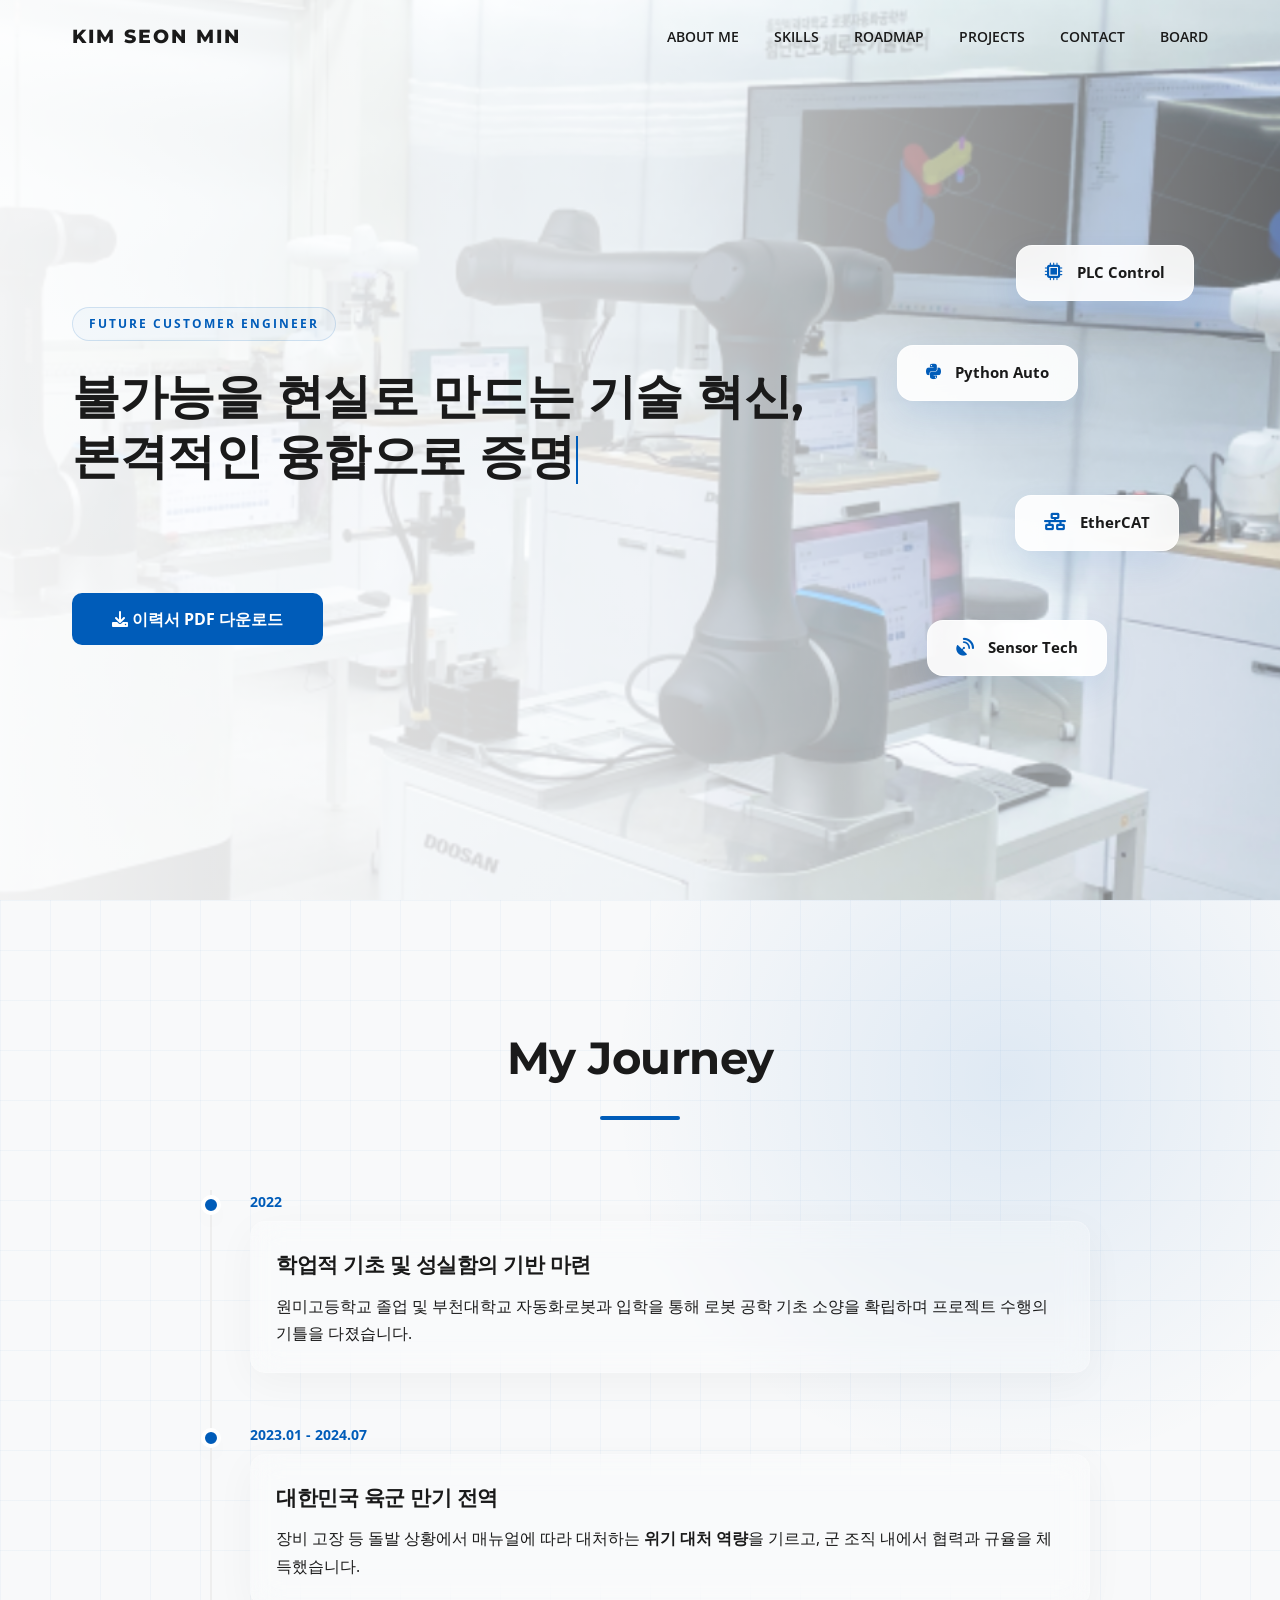
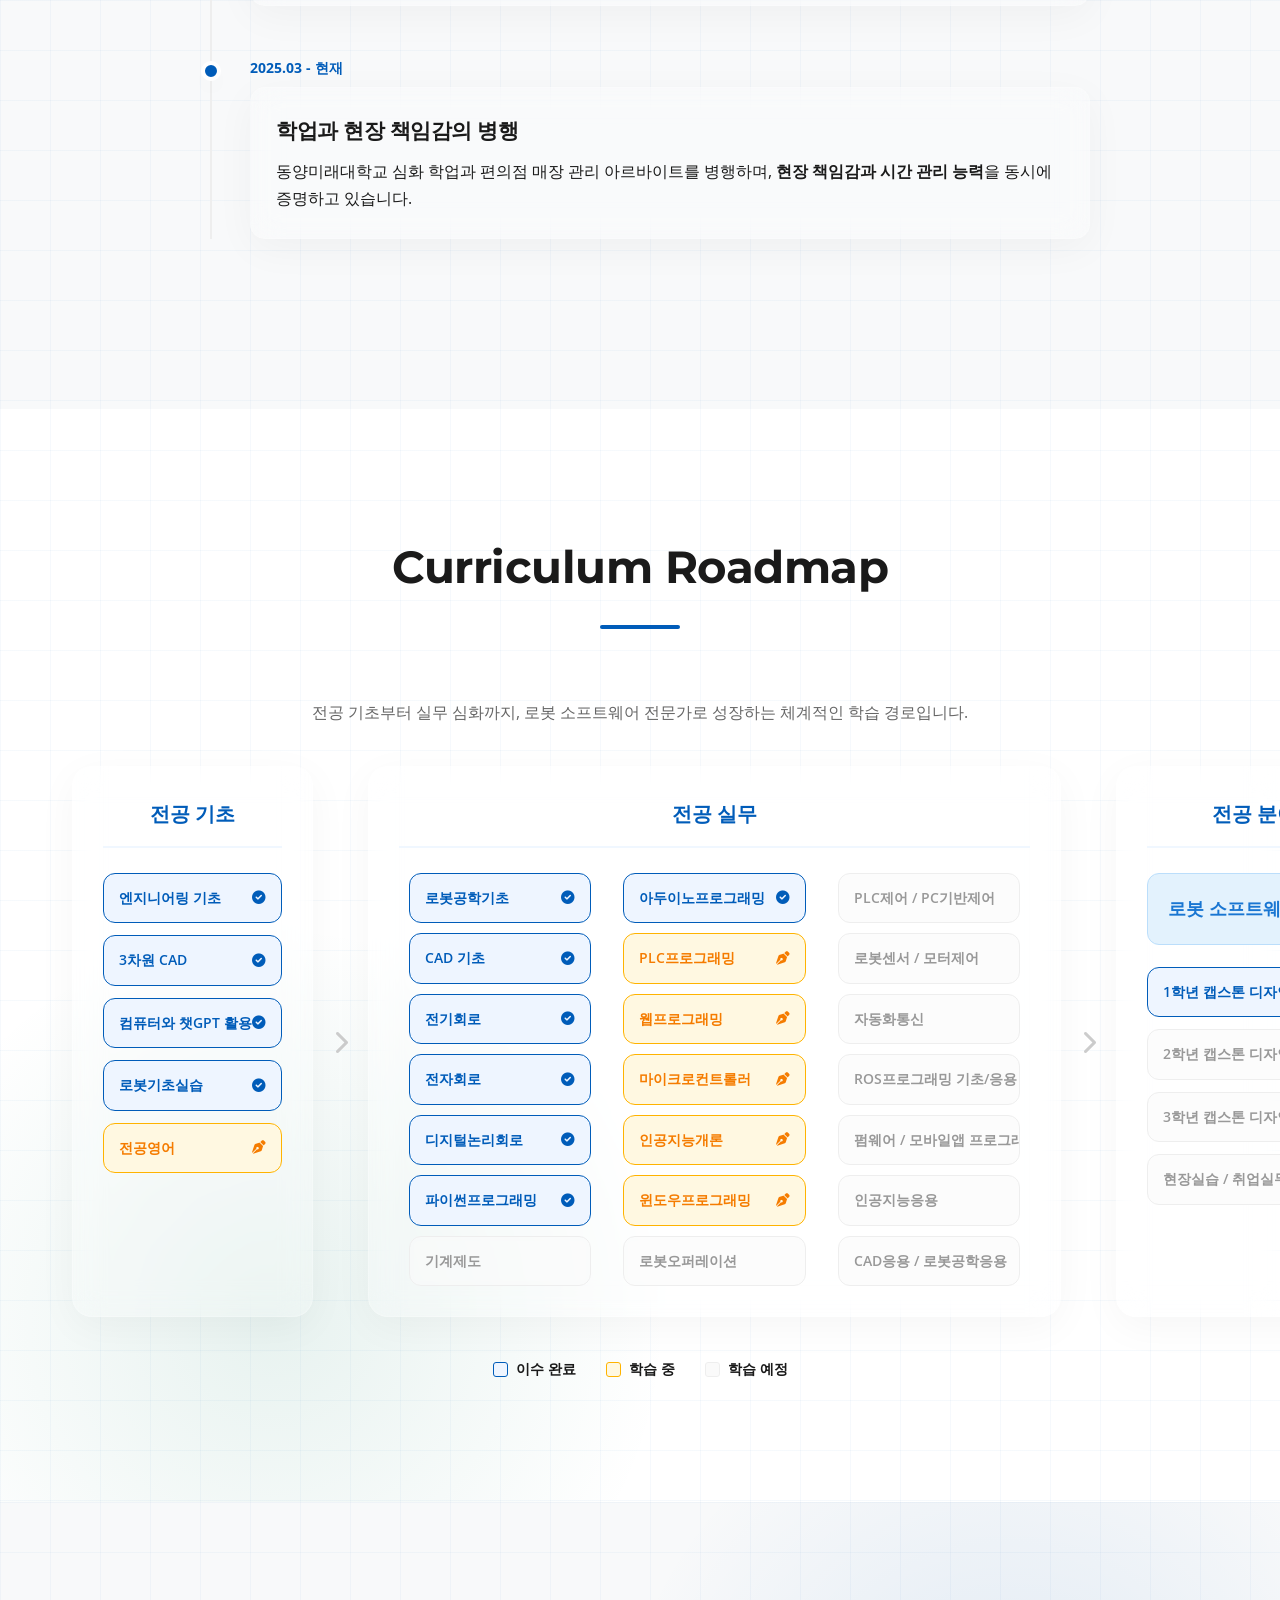
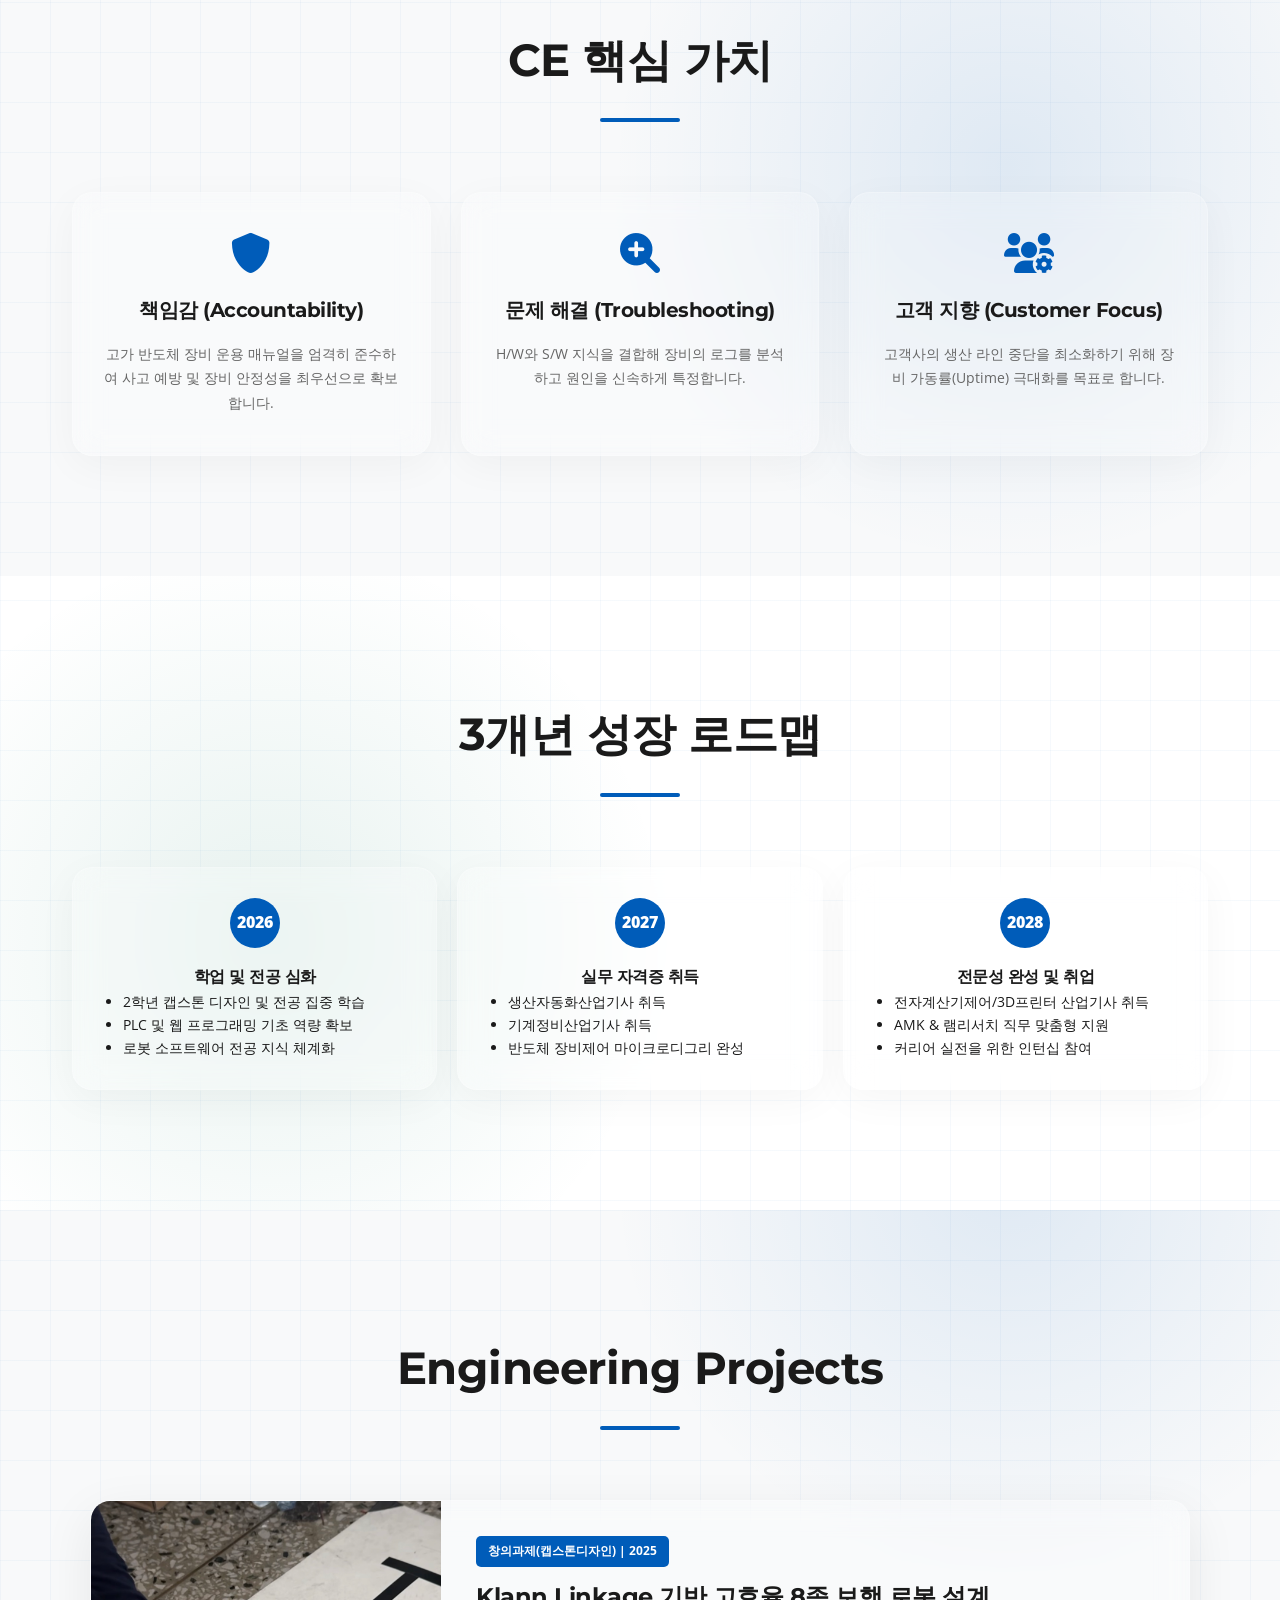
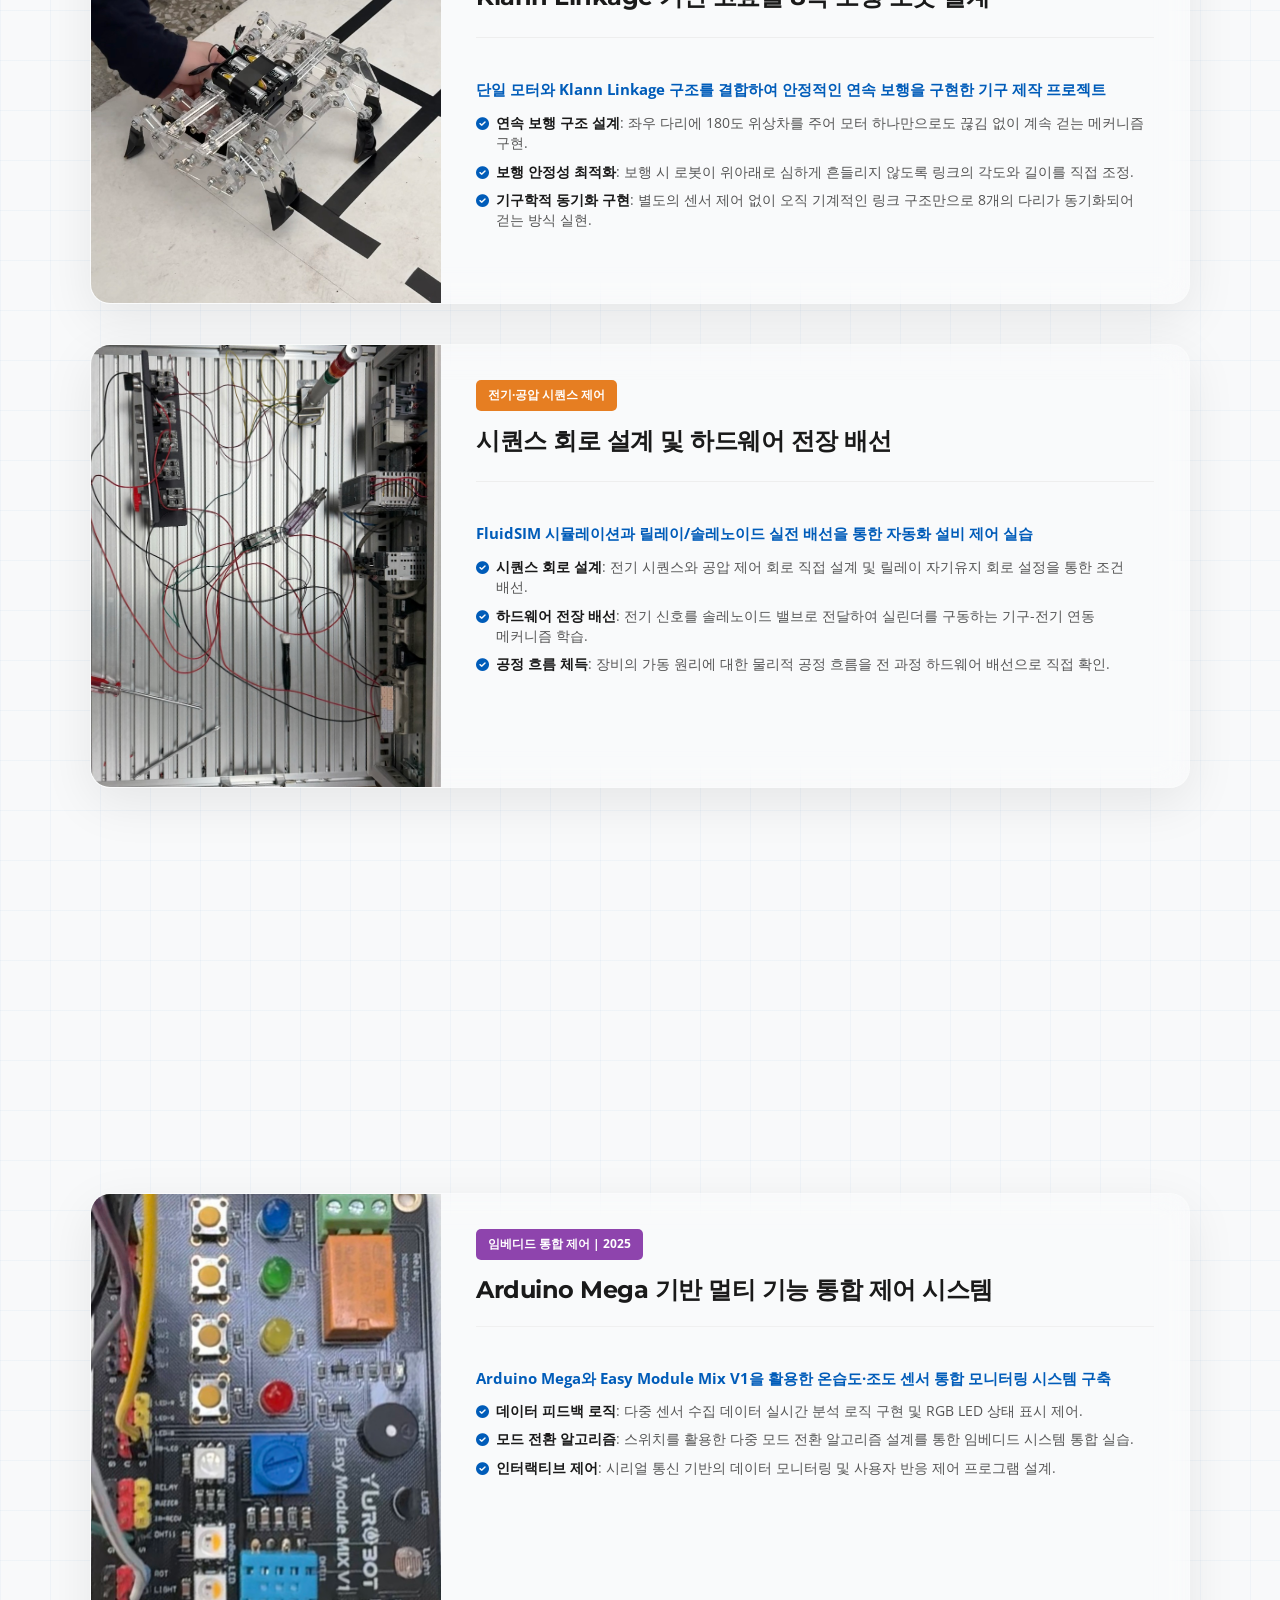
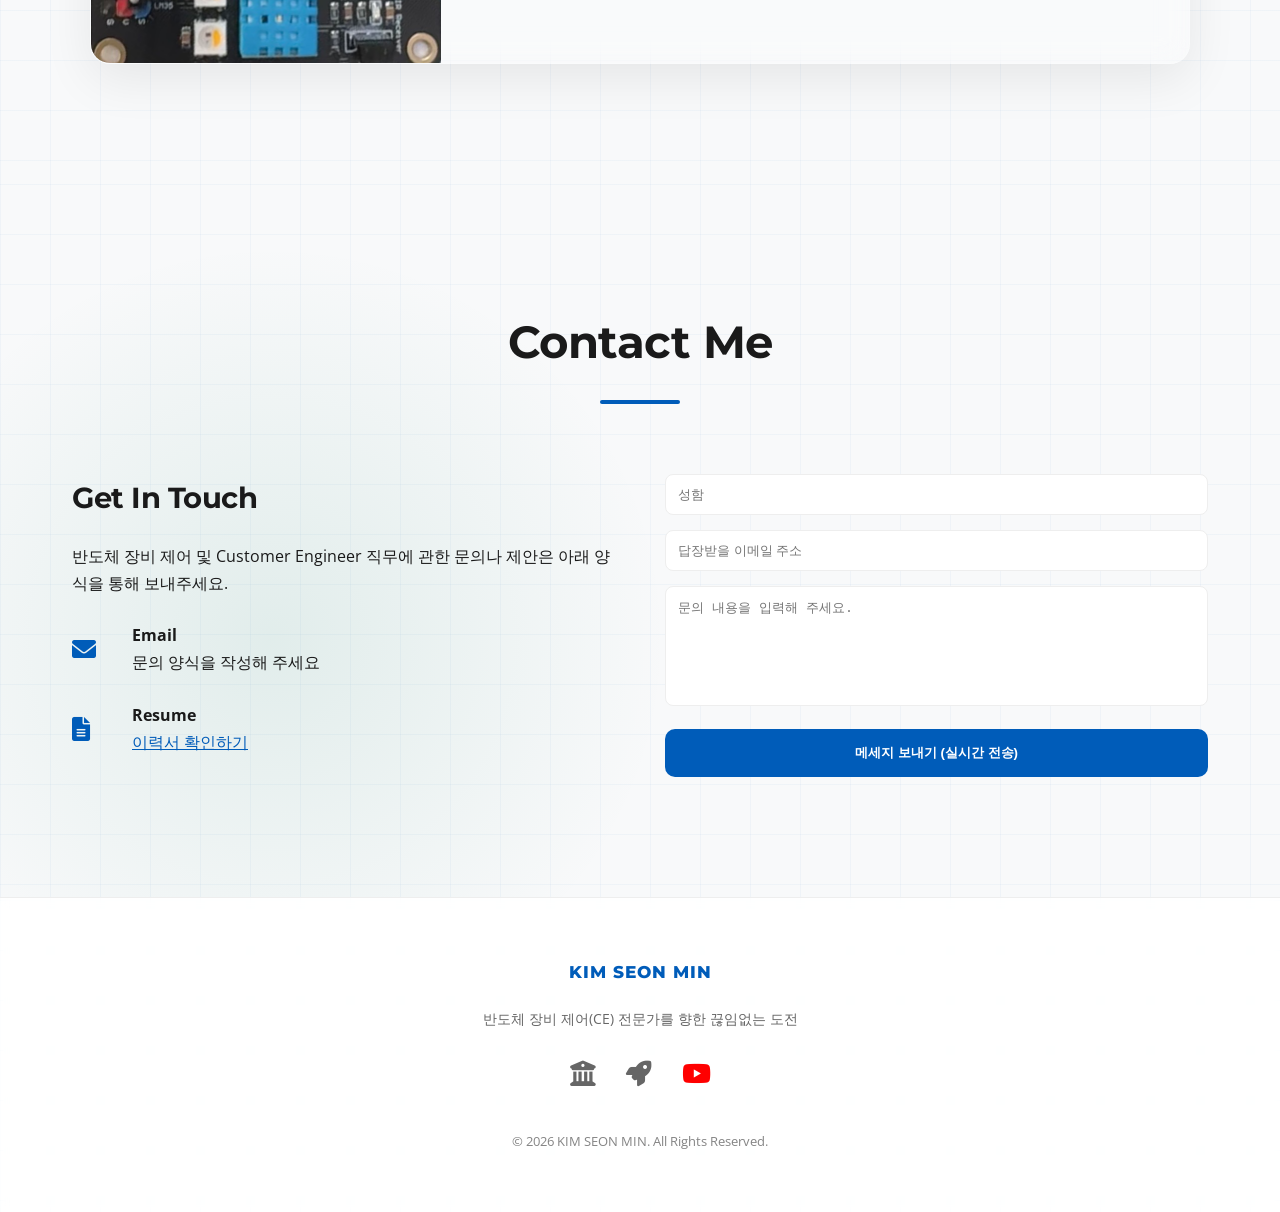
==== index.html @ 067423e8 "Add files via upload" ====
<!DOCTYPE html>
<html lang="ko">
<head>
    <meta charset="UTF-8">
    <meta name="viewport" content="width=device-width, initial-scale=1.0">
    <title>반도체 장비 제어 전문가 | Customer Engineer 포트폴리오</title>
    <meta name="description" content="AMK & 램리서치 타겟, 반도체 장비 제어(CE) 전문가 지망생의 차별화된 포트폴리오입니다.">
    <!-- Fonts: Montserrat & Open Sans -->
    <link href="https://fonts.googleapis.com/css2?family=Montserrat:wght@400;700;800&family=Open+Sans:wght@400;600;700&display=swap" rel="stylesheet">
    <!-- Font Awesome for icons -->
    <link rel="stylesheet" href="https://cdnjs.cloudflare.com/ajax/libs/font-awesome/6.0.0/css/all.min.css">
    <link rel="stylesheet" href="style.css">
</head>
<body>

    <!-- GNB -->
    <nav id="navbar">
        <div class="container">
            <a href="#home" class="logo">KIM SEON MIN</a>
            <input type="checkbox" id="nav-toggle" class="nav-toggle">
            <label for="nav-toggle" class="nav-toggle-label">
                <span></span>
            </label>
            <ul class="nav-links">
                <li><a href="#about">About Me</a></li>
                <li><a href="#skills">Skills</a></li>
                <li><a href="#roadmap">Roadmap</a></li>
                <li><a href="#projects">Projects</a></li>
                <li><a href="#contact">Contact</a></li>
                <li><a href="board.html">Board</a></li>
            </ul>
        </div>
    </nav>

    <!-- [Home] Hero: Split-Screen -->
    <section id="home" class="hero">
        <div class="container">
            <div class="hero-left">
                <span class="hero-badge float-slow">Future Customer Engineer</span>
                <h1 id="hero-typing-h1" style="min-height: 2.5em;"></h1>
                <p id="hero-typing-p" class="hero-p" style="min-height: 3em;"></p>
                <div class="hero-btns">
                    <a href="resume.html" target="_blank" class="btn-primary" style="padding: 15px 40px;"><i class="fas fa-download"></i> 이력서 PDF 다운로드</a>
                </div>
            </div>
            <div class="hero-right" style="flex: 0.5;">
                <div class="tech-floating-badges">
                    <div class="tech-layered-badge badge-1"><i class="fas fa-microchip"></i> PLC Control</div>
                    <div class="tech-layered-badge badge-2"><i class="fab fa-python"></i> Python Auto</div>
                    <div class="tech-layered-badge badge-3"><i class="fas fa-network-wired"></i> EtherCAT</div>
                    <div class="tech-layered-badge badge-4"><i class="fas fa-satellite-dish"></i> Sensor Tech</div>
                </div>
            </div>
        </div>
    </section>

    <!-- [About Me] Detailed Timeline (Chronological: 2021 -> 2025) -->
    <section id="about" class="section bg-light">
        <div class="container">
            <h2 class="section-title fade-in">My Journey</h2>
            <div class="timeline fade-in">
                <!-- 1. Past -->
                <div class="timeline-item fade-up" data-delay="0">
                    <div class="timeline-dot"></div>
                    <div class="timeline-date">2022</div>
                    <div class="timeline-content">
                        <h3>학업적 기초 및 성실함의 기반 마련</h3>
                        <p>원미고등학교 졸업 및 부천대학교 자동화로봇과 입학을 통해 로봇 공학 기초 소양을 확립하며 프로젝트 수행의 기틀을 다졌습니다.</p>
                    </div>
                </div>
                <!-- 2. Army -->
                <div class="timeline-item fade-up" data-delay="200">
                    <div class="timeline-dot"></div>
                    <div class="timeline-date">2023.01 - 2024.07</div>
                    <div class="timeline-content">
                        <h3>대한민국 육군 만기 전역</h3>
                        <p>장비 고장 등 돌발 상황에서 매뉴얼에 따라 대처하는 <strong>위기 대처 역량</strong>을 기르고, 군 조직 내에서 협력과 규율을 체득했습니다.</p>
                    </div>
                </div>
                <!-- 3. Present (Newest) -->
                <div class="timeline-item fade-up" data-delay="400">
                    <div class="timeline-dot"></div>
                    <div class="timeline-date">2025.03 - 현재</div>
                    <div class="timeline-content">
                        <h3>학업과 현장 책임감의 병행</h3>
                        <p>동양미래대학교 심화 학업과 편의점 매장 관리 아르바이트를 병행하며, <strong>현장 책임감과 시간 관리 능력</strong>을 동시에 증명하고 있습니다.</p>
                    </div>
                </div>
            </div>
        </div>
    </section>

    <!-- [Curriculum] Academic Roadmap Expansion -->
    <section id="skills" class="section">
        <div class="container">
            <h2 class="section-title fade-in">Curriculum Roadmap</h2>
            <p class="section-subtitle fade-in" style="text-align: center; margin-bottom: 40px; color: var(--text-muted);">전공 기초부터 실무 심화까지, 로봇 소프트웨어 전문가로 성장하는 체계적인 학습 경로입니다.</p>
            
            <div class="curr-wrapper fade-in">
                <div class="curr-card fade-up" data-delay="0">
                    <div class="curr-header">전공 기초</div>
                    <div class="curr-list">
                        <div class="curr-item completed">엔지니어링 기초 <i class="fas fa-check-circle"></i></div>
                        <div class="curr-item completed">3차원 CAD <i class="fas fa-check-circle"></i></div>
                        <div class="curr-item completed">컴퓨터와 챗GPT 활용 <i class="fas fa-check-circle"></i></div>
                        <div class="curr-item completed">로봇기초실습 <i class="fas fa-check-circle"></i></div>
                        <div class="curr-item learning">전공영어 <i class="fas fa-pen-nib"></i></div>
                    </div>
                </div>

                <div class="curr-arrow fade-in" data-delay="200"><i class="fas fa-chevron-right"></i></div>

                <!-- 2. Professional Practice -->
                <div class="curr-card wide fade-up" data-delay="400">
                    <div class="curr-header">전공 실무</div>
                    <div class="curr-grid">
                        <div class="curr-col">
                            <div class="curr-item completed">로봇공학기초 <i class="fas fa-check-circle"></i></div>
                            <div class="curr-item completed">CAD 기초 <i class="fas fa-check-circle"></i></div>
                            <div class="curr-item completed">전기회로 <i class="fas fa-check-circle"></i></div>
                            <div class="curr-item completed">전자회로 <i class="fas fa-check-circle"></i></div>
                            <div class="curr-item completed">디지털논리회로 <i class="fas fa-check-circle"></i></div>
                            <div class="curr-item completed">파이썬프로그래밍 <i class="fas fa-check-circle"></i></div>
                            <div class="curr-item planned">기계제도</div>
                        </div>
                        <div class="curr-col">
                            <div class="curr-item completed">아두이노프로그래밍 <i class="fas fa-check-circle"></i></div>
                            <div class="curr-item learning">PLC프로그래밍 <i class="fas fa-pen-nib"></i></div>
                            <div class="curr-item learning">웹프로그래밍 <i class="fas fa-pen-nib"></i></div>
                            <div class="curr-item learning">마이크로컨트롤러 <i class="fas fa-pen-nib"></i></div>
                            <div class="curr-item learning">인공지능개론 <i class="fas fa-pen-nib"></i></div>
                            <div class="curr-item learning">윈도우프로그래밍 <i class="fas fa-pen-nib"></i></div>
                            <div class="curr-item planned">로봇오퍼레이션</div>
                        </div>
                        <div class="curr-col">
                            <div class="curr-item planned">PLC제어 / PC기반제어</div>
                            <div class="curr-item planned">로봇센서 / 모터제어</div>
                            <div class="curr-item planned">자동화통신</div>
                            <div class="curr-item planned">ROS프로그래밍 기초/응용</div>
                            <div class="curr-item planned">펌웨어 / 모바일앱 프로그래밍</div>
                            <div class="curr-item planned">인공지능응용</div>
                            <div class="curr-item planned">CAD응용 / 로봇공학응용</div>
                        </div>
                    </div>
                </div>

                <div class="curr-arrow fade-in" data-delay="600"><i class="fas fa-chevron-right"></i></div>

                <!-- 3. Specialization -->
                <div class="curr-card fade-up" data-delay="800">
                    <div class="curr-header">전공 분야</div>
                    <div class="curr-list">
                        <div class="curr-item special">로봇 소프트웨어 전공</div>
                        <div class="curr-item completed">1학년 캡스톤 디자인 <i class="fas fa-check-circle"></i></div>
                        <div class="curr-item planned">2학년 캡스톤 디자인</div>
                        <div class="curr-item planned">3학년 캡스톤 디자인</div>
                        <div class="curr-item planned">현장실습 / 취업실무</div>
                    </div>
                </div>
            </div>
            
            <!-- Legend -->
            <div class="curr-legend fade-in">
                <span class="legend-item"><span class="box-completed"></span> 이수 완료</span>
                <span class="legend-item"><span class="box-learning"></span> 학습 중</span>
                <span class="legend-item"><span class="box-planned"></span> 학습 예정</span>
            </div>
        </div>
    </section>

    <!-- [CE Values] -->
    <section id="values" class="section bg-light">
        <div class="container">
            <h2 class="section-title fade-in">CE 핵심 가치</h2>
            <div class="values-grid fade-in">
                <div class="value-item">
                    <i class="fas fa-shield-alt"></i>
                    <h3>책임감 (Accountability)</h3>
                    <p>고가 반도체 장비 운용 매뉴얼을 엄격히 준수하여 사고 예방 및 장비 안정성을 최우선으로 확보합니다.</p>
                </div>
                <div class="value-item">
                    <i class="fas fa-search-plus"></i>
                    <h3>문제 해결 (Troubleshooting)</h3>
                    <p>H/W와 S/W 지식을 결합해 장비의 로그를 분석하고 원인을 신속하게 특정합니다.</p>
                </div>
                <div class="value-item">
                    <i class="fas fa-users-cog"></i>
                    <h3>고객 지향 (Customer Focus)</h3>
                    <p>고객사의 생산 라인 중단을 최소화하기 위해 장비 가동률(Uptime) 극대화를 목표로 합니다.</p>
                </div>
            </div>
        </div>
    </section>

    <!-- [Roadmap] Detailed Roadmap -->
    <section id="roadmap" class="section">
        <div class="container">
            <h2 class="section-title fade-in">3개년 성장 로드맵</h2>
            <div class="roadmap-flow fade-in">
                <div class="roadmap-node fade-up" data-delay="0">
                    <div class="node-year">2026</div>
                    <h4>학업 및 전공 심화</h4>
                    <ul style="font-size: 0.85rem; text-align: left; list-style: disc; padding-left: 20px;">
                        <li>2학년 캡스톤 디자인 및 전공 집중 학습</li>
                        <li>PLC 및 웹 프로그래밍 기초 역량 확보</li>
                        <li>로봇 소프트웨어 전공 지식 체계화</li>
                    </ul>
                </div>
                <div class="roadmap-node fade-up" data-delay="200">
                    <div class="node-year">2027</div>
                    <h4>실무 자격증 취득</h4>
                    <ul style="font-size: 0.85rem; text-align: left; list-style: disc; padding-left: 20px;">
                        <li>생산자동화산업기사 취득</li>
                        <li>기계정비산업기사 취득</li>
                        <li>반도체 장비제어 마이크로디그리 완성</li>
                    </ul>
                </div>
                <div class="roadmap-node fade-up" data-delay="400">
                    <div class="node-year">2028</div>
                    <h4>전문성 완성 및 취업</h4>
                    <ul style="font-size: 0.85rem; text-align: left; list-style: disc; padding-left: 20px;">
                        <li>전자계산기제어/3D프린터 산업기사 취득</li>
                        <li>AMK & 램리서치 직무 맞춤형 지원</li>
                        <li>커리어 실전을 위한 인턴십 참여</li>
                    </ul>
                </div>
            </div>
        </div>
    </section>

    <!-- [Projects] Detailed Engineering Section -->
    <section id="projects" class="section bg-light">
        <div class="container">
            <h2 class="section-title fade-in">Engineering Projects</h2>
            <div class="project-list-clean">
                <!-- Project 1: 8-Legged Robot -->
                <div class="project-card-v2 hover-lift fade-up" data-delay="0">
                    <div class="project-img-v2">
                        <img src="images/8leg.jpg" alt="8-Legged Robot">
                    </div>
                    <div class="project-details-v2">
                        <div class="project-header-v2">
                            <span class="project-tag-v2">창의과제(캡스톤디자인) | 2025</span>
                            <h3>Klann Linkage 기반 고효율 8족 보행 로봇 설계</h3>
                        </div>
                        <div class="project-star-content">
                            <p class="project-summary"><b>단일 모터와 Klann Linkage 구조를 결합하여 안정적인 연속 보행을 구현한 기구 제작 프로젝트</b></p>
                            <ul class="project-bullet-list">
                                <li><b>연속 보행 구조 설계</b>: 좌우 다리에 180도 위상차를 주어 모터 하나만으로도 끊김 없이 계속 걷는 메커니즘 구현.</li>
                                <li><b>보행 안정성 최적화</b>: 보행 시 로봇이 위아래로 심하게 흔들리지 않도록 링크의 각도와 길이를 직접 조정.</li>
                                <li><b>기구학적 동기화 구현</b>: 별도의 센서 제어 없이 오직 기계적인 링크 구조만으로 8개의 다리가 동기화되어 걷는 방식 실현.</li>
                            </ul>
                        </div>
                    </div>
                </div>

                <!-- Project 2: Automation Control -->
                <div class="project-card-v2 hover-lift fade-up" data-delay="150">
                    <div class="project-img-v2">
                        <img src="images/plc.png" alt="Sequence Control">
                    </div>
                    <div class="project-details-v2">
                        <div class="project-header-v2">
                            <span class="project-tag-v2" style="background:#e67e22;">전기·공압 시퀀스 제어</span>
                            <h3>시퀀스 회로 설계 및 하드웨어 전장 배선</h3>
                        </div>
                        <div class="project-star-content">
                            <p class="project-summary"><b>FluidSIM 시뮬레이션과 릴레이/솔레노이드 실전 배선을 통한 자동화 설비 제어 실습</b></p>
                            <ul class="project-bullet-list">
                                <li><b>시퀀스 회로 설계</b>: 전기 시퀀스와 공압 제어 회로 직접 설계 및 릴레이 자기유지 회로 설정을 통한 조건 배선.</li>
                                <li><b>하드웨어 전장 배선</b>: 전기 신호를 솔레노이드 밸브로 전달하여 실린더를 구동하는 기구-전기 연동 메커니즘 학습.</li>
                                <li><b>공정 흐름 체득</b>: 장비의 가동 원리에 대한 물리적 공정 흐름을 전 과정 하드웨어 배선으로 직접 확인.</li>
                            </ul>
                        </div>
                    </div>
                </div>

                <!-- Project 3: Basic Circuit Design -->
                <div class="project-card-v2 hover-lift fade-up" data-delay="300">
                    <div class="project-img-v2">
                        <img src="images/kicad_project.png" alt="Electronic Circuit" style="object-fit: contain; background: #fff;">
                    </div>
                    <div class="project-details-v2">
                        <div class="project-header-v2">
                            <span class="project-tag-v2" style="background:#27ae60;">전자회로 및 CAD 실습</span>
                            <h3>KiCad 활용 BJT 증폭 회로 및 기초 회로 설계</h3>
                        </div>
                        <div class="project-star-content">
                            <p class="project-summary"><b>KiCad를 활용한 기초 전장 도면 스케치 및 BJT 동작 특성 분석 실습</b></p>
                            <ul class="project-bullet-list">
                                <li><b>CAD 기반 설계 실습</b>: KiCad 툴을 활용하여 기초 전장 도면을 직접 스케치하며 하드웨어 설계 프로세스 학습.</li>
                                <li><b>회로 분석 및 파악</b>: BJT 동작 영역 분석을 통해 회로 내 전기적 신호 흐름을 논리적으로 파악하는 실습 수행.</li>
                            </ul>
                        </div>
                    </div>
                </div>

                <!-- Project 4: Software Foundational -->
                <!-- Project 4: Arduino Mega Integrated System -->
                <div class="project-card-v2 hover-lift fade-up" data-delay="450">
                    <div class="project-img-v2">
                        <img src="images/arduino.png" alt="Arduino Mega Project">
                        <div class="video-overlay" onclick="openVideoModal('videos/arduino_demo.mp4')">
                            <div class="play-btn">
                                <i class="fas fa-play"></i>
                            </div>
                            <span>시연 영상 보기</span>
                        </div>
                    </div>
                    <div class="project-details-v2">
                        <div class="project-header-v2" style="border-bottom: 1px solid #f0f0f0; margin-bottom: 20px; padding-bottom: 15px;">
                            <span class="project-tag-v2" style="background:#8e44ad;">임베디드 통합 제어 | 2025</span>
                            <h3>Arduino Mega 기반 멀티 기능 통합 제어 시스템</h3>
                        </div>
                        <div class="project-star-content">
                            <p class="project-summary"><b>Arduino Mega와 Easy Module Mix V1을 활용한 온습도·조도 센서 통합 모니터링 시스템 구축</b></p>
                            <ul class="project-bullet-list">
                                <li><b>데이터 피드백 로직</b>: 다중 센서 수집 데이터 실시간 분석 로직 구현 및 RGB LED 상태 표시 제어.</li>
                                <li><b>모드 전환 알고리즘</b>: 스위치를 활용한 다중 모드 전환 알고리즘 설계를 통한 임베디드 시스템 통합 실습.</li>
                                <li><b>인터랙티브 제어</b>: 시리얼 통신 기반의 데이터 모니터링 및 사용자 반응 제어 프로그램 설계.</li>
                            </ul>
                        </div>
                    </div>
                </div>
            </div>
        </div>
    </section>

    <!-- [Contact Section] New Dedicated Section -->
    <section id="contact" class="section bg-light">
        <div class="container">
            <h2 class="section-title fade-in">Contact Me</h2>
            <div class="contact-section-content fade-in">
                <div class="contact-info-direct">
                    <h3>Get In Touch</h3>
                    <p>반도체 장비 제어 및 Customer Engineer 직무에 관한 문의나 제안은 아래 양식을 통해 보내주세요.</p>
                    <div class="contact-method">
                        <i class="fas fa-envelope"></i>
                        <div>
                            <strong>Email</strong>
                            <p>문의 양식을 작성해 주세요</p>
                        </div>
                    </div>
                    <div class="contact-method">
                        <i class="fas fa-file-alt"></i>
                        <div>
                            <strong>Resume</strong>
                            <p><a href="resume.html" target="_blank" style="color: var(--primary-blue); text-decoration: underline;">이력서 확인하기</a></p>
                        </div>
                    </div>
                </div>
                <div class="contact-form-area">
                    <!-- Formspree: 사용자 전용 ID(xdaynqgb) 적용 완료 -->
                    <form id="contactFormSection" action="https://formspree.io/f/xdaynqgb" method="POST">
                        <input type="text" name="name" id="contactName" placeholder="성함" required style="width: 100%; padding: 12px; margin-bottom: 15px; border-radius: 8px; border: 1px solid #eee; resize: none; outline: none;">
                        <input type="email" name="email" id="contactEmail" placeholder="답장받을 이메일 주소" required style="width: 100%; padding: 12px; margin-bottom: 15px; border-radius: 8px; border: 1px solid #eee; resize: none; outline: none;">
                        <textarea name="message" id="contactMessage" placeholder="문의 내용을 입력해 주세요." required style="width: 100%; padding: 12px; height: 120px; border-radius: 8px; border: 1px solid #eee; margin-bottom: 15px; resize: none; outline: none;"></textarea>
                        <button type="submit" class="btn-primary" style="width: 100%;">메세지 보내기 (실시간 전송)</button>
                    </form>
                    <div id="formStatusSection" style="margin-top: 10px; font-weight: 600; text-align: center; display: none;"></div>
                </div>
            </div>
        </div>
    </section>

    <!-- Footer -->
    <footer>
        <div class="container">
            <h3 style="color: var(--primary-blue); margin-bottom: 20px; font-weight: 800; letter-spacing: 1px;">KIM SEON MIN</h3>
            <p style="margin-bottom: 30px;">반도체 장비 제어(CE) 전문가를 향한 끊임없는 도전</p>
            <div style="display: flex; justify-content: center; gap: 30px; margin-bottom: 40px;">
                <a href="https://www.dongyang.ac.kr/dmu/4479/subview.do" target="_blank" class="hover-lift" title="로봇자동화공학부"><i class="fas fa-university" style="font-size: 1.6rem;"></i></a>
                <a href="https://sanhak.dongyang.ac.kr/ibuilder.do?menu_idx=37" target="_blank" class="hover-lift" title="부트캠프사업단"><i class="fas fa-rocket" style="font-size: 1.6rem;"></i></a>
                <a href="https://www.youtube.com/@auto2con" target="_blank" class="hover-lift" title="학과 유튜브"><i class="fab fa-youtube" style="font-size: 1.6rem; color: #FF0000;"></i></a>
            </div>
            <p style="font-size: 0.8rem; opacity: 0.8;">&copy; 2026 KIM SEON MIN. All Rights Reserved.</p>
        </div>
    </footer>

    <!-- Back to Top Button -->
    <button id="backToTop" class="back-to-top" title="위로 올라가기">
        <i class="fas fa-arrow-up"></i>
    </button>

    <!-- Contact Modal -->
    <div class="modal" id="contactModal">
        <div class="modal-content">
            <span class="close-modal" id="closeModal">&times;</span>
            <h2 class="section-title" style="font-size: 1.8rem; margin-bottom: 30px;">언제든 연락 주시길 바랍니다</h2>
            <p style="text-align: center; margin-bottom: 30px; color: var(--text-muted);">제안이나 질문이 있으시면 아래 양식을 작성해 주세요.</p>
            
            <a href="resume.html" target="_blank" class="resume-btn" style="margin-bottom: 20px;"><i class="fas fa-file-pdf"></i> 이력서(PDF) 확인</a>
            
            <form id="contactFormModal" action="https://formspree.io/f/xdaynqgb" method="POST" style="display: flex; flex-direction: column; gap: 15px;">
                <input type="text" name="name" id="contactNameModal" placeholder="성함" required style="padding: 12px; border: 1px solid #eee; border-radius: 8px; resize: none; outline: none;">
                <input type="email" name="email" id="contactEmailModal" placeholder="답장받을 이메일" required style="padding: 12px; border: 1px solid #eee; border-radius: 8px; resize: none; outline: none;">
                <textarea name="message" id="contactMessageModal" placeholder="문의 내용" required style="padding: 12px; border: 1px solid #eee; border-radius: 8px; height: 100px; resize: none; outline: none;"></textarea>
                <button type="submit" class="btn-primary">문의 메시지 발송</button>
                <div id="formStatusModal" style="font-weight: 600; text-align: center; display: none;"></div>
            </form>
            
            <div style="margin-top: 30px; text-align: center; display: flex; justify-content: center; gap: 20px;">
                <a href="#"><i class="fab fa-linkedin" style="font-size: 1.5rem; color: var(--primary-blue);"></i></a>
                <a href="#"><i class="fas fa-envelope" style="font-size: 1.5rem; color: var(--text-muted);"></i></a>
            </div>
        </div>
    </div>

    <!-- Video Modal -->
    <div class="modal" id="videoModal">
        <div class="modal-content" style="max-width: 800px; padding: 20px; background: #000;">
            <span class="close-modal" id="closeVideoModal" style="color: white; top: -40px; right: 0;">&times;</span>
            <div class="video-container" style="position: relative; width: 100%; height: 0; padding-bottom: 56.25%;">
                <video id="projectVideo" controls style="position: absolute; top: 0; left: 0; width: 100%; height: 100%;">
                    브라우저가 비디오 재생을 지원하지 않습니다.
                </video>
            </div>
        </div>
    </div>

    <!-- Image Lightbox Modal -->
    <div class="modal" id="imageModal" style="background: rgba(0,0,0,0.95);">
        <span class="close-modal" id="closeImageModal" style="color: white; top: 30px; right: 40px; font-size: 3rem;">&times;</span>
        <div id="imageModalContent" style="width: 100%; height: 100%; display: flex; align-items: center; justify-content: center; padding: 40px;">
            <img id="enlargedImage" src="" alt="Enlarged" style="max-width: 95%; max-height: 95%; object-fit: contain; border-radius: 10px; box-shadow: 0 0 50px rgba(0,0,0,0.5); transform: scale(0.9); transition: transform 0.4s ease-out;">
        </div>
    </div>

    <!-- Firebase App/Firestore Compat SDK -->
    <script src="https://www.gstatic.com/firebasejs/10.7.0/firebase-app-compat.js"></script>
    <script src="https://www.gstatic.com/firebasejs/10.7.0/firebase-firestore-compat.js"></script>
    <script src="main.js"></script>
</body>
</html>
---- style.css ----
/* Design System & Variables */
:root {
    --primary-blue: #005CB9; /* AMK Blue */
    --primary-green: #188167; /* Lam Green */
    --accent-gold: #D4AF37;
    --bg-white: #FFFFFF;
    --bg-light: #F8F9FA;
    --bg-glass: rgba(255, 255, 255, 0.8);
    --text-dark: #1A1A1A;
    --text-muted: #666666;
    --shadow-soft: 0 10px 40px rgba(0, 0, 0, 0.04);
    --shadow-medium: 0 15px 50px rgba(0, 0, 0, 0.08);
    --transition: all 0.4s cubic-bezier(0.165, 0.84, 0.44, 1);
    --container-width: 1200px;
}

/* Reset & Global */
* {
    margin: 0;
    padding: 0;
    box-sizing: border-box;
}

html {
    scroll-behavior: smooth;
}

body {
    font-family: 'Open Sans', -apple-system, BlinkMacSystemFont, sans-serif;
    color: var(--text-dark);
    line-height: 1.7;
    background-color: var(--bg-white);
    /* Refined Engineering Grid - Subtle opacity to prevent dizziness */
    background-image: 
        linear-gradient(rgba(0, 92, 185, 0.035) 1px, transparent 1px),
        linear-gradient(90deg, rgba(0, 92, 185, 0.035) 1px, transparent 1px);
    background-size: 50px 50px;
    overflow-x: hidden;
}

h1, h2, h3, h4 {
    font-family: 'Montserrat', sans-serif;
    font-weight: 700;
    letter-spacing: -0.5px;
}

a {
    text-decoration: none;
    color: inherit;
}

ul {
    list-style: none;
}

.container {
    max-width: var(--container-width);
    margin: 0 auto;
    padding: 0 2rem;
}

.section {
    padding: 120px 0;
    position: relative;
    overflow: hidden;
    z-index: 1;
}

/* Background Decoration - Increased visibility for soft gradients */
.section::before {
    content: '';
    position: absolute;
    top: -20%;
    right: -10%;
    width: 800px;
    height: 800px;
    background: radial-gradient(circle, rgba(0, 92, 185, 0.1) 0%, transparent 70%);
    border-radius: 50%;
    z-index: -1;
    pointer-events: none;
}

.section:nth-child(even)::before {
    top: auto;
    bottom: -20%;
    right: auto;
    left: -10%;
    background: radial-gradient(circle, rgba(24, 129, 103, 0.1) 0%, transparent 70%);
}

.bg-light {
    background-color: var(--bg-light);
    /* Ensure grid shows on light sections too */
    background-image: 
        linear-gradient(rgba(0, 92, 185, 0.035) 1px, transparent 1px),
        linear-gradient(90deg, rgba(0, 92, 185, 0.035) 1px, transparent 1px);
    background-size: 50px 50px;
}

.section-title {
    font-size: clamp(1.4rem, 4.5vw, 2.8rem);
    text-align: center;
    margin-bottom: 70px;
    position: relative;
    color: var(--text-dark);
}

.section-title::after {
    content: '';
    display: block;
    width: 50px;
    height: 4px;
    background: var(--primary-blue);
    margin: 20px auto 0;
    border-radius: 2px;
}

/* --- GNB Navigation --- */
#navbar {
    position: fixed;
    top: 0;
    width: 100%;
    z-index: 9999; /* Ensure high z-index for clickability */
    transition: var(--transition);
    background: transparent;
    padding: 20px 0;
}

#navbar.scrolled {
    background: rgba(255, 255, 255, 0.95);
    backdrop-filter: blur(10px);
    padding: 15px 0;
    box-shadow: 0 5px 20px rgba(0,0,0,0.05);
}

#navbar .container {
    display: flex;
    justify-content: space-between;
    align-items: center;
    width: 100%;
}

.logo {
    font-size: clamp(1rem, 1.5vw, 1.25rem);
    font-weight: 800;
    color: var(--text-dark) !important;
    text-decoration: none !important;
    letter-spacing: 2px;
    font-family: 'Montserrat', sans-serif;
    text-transform: uppercase;
}

.nav-links {
    display: flex;
    gap: 35px;
}

.nav-links a {
    font-weight: 600;
    font-size: 0.85rem;
    text-transform: uppercase;
    color: var(--text-dark);
    transition: var(--transition);
    position: relative;
}

.nav-links a::after {
    content: '';
    position: absolute;
    bottom: -5px;
    left: 0;
    width: 0;
    height: 2px;
    background: var(--primary-blue);
    transition: var(--transition);
}

.nav-links a:hover {
    color: var(--primary-blue);
}

.nav-links a:hover::after {
    width: 100%;
}

/* Nav Toggle (Mobile) */
.nav-toggle { display: none; }
.nav-toggle-label { display: none; cursor: pointer; width: 30px; height: 20px; position: relative; z-index: 10001; }
.nav-toggle-label span, .nav-toggle-label span::before, .nav-toggle-label span::after {
    display: block; background: var(--text-dark); height: 2px; width: 100%; position: absolute; transition: var(--transition);
}
.nav-toggle-label span::before { content: ''; top: -8px; }
.nav-toggle-label span::after { content: ''; top: 8px; }

/* Responsive Navigation */
@media (max-width: 991px) {
    #navbar { padding: 15px 0; background: rgba(255, 255, 255, 0.98); backdrop-filter: blur(10px); }
    
    .nav-toggle-label { display: block; }
    
    .nav-links {
        position: fixed;
        top: 0;
        right: -100%;
        width: 260px; /* 고정 너비를 사용하여 너무 넓어 보이는 현상 방지 */
        height: 100vh;
        background: rgba(255, 255, 255, 0.8);
        backdrop-filter: blur(10px);
        flex-direction: column;
        justify-content: flex-start;
        padding: 100px 30px; /* 상단과 좌측에 충분한 여백 */
        align-items: flex-start; /* 좌측 정렬로 변경 */
        gap: 10px; /* 항목 간 간격 미세 조정 */
        transition: var(--transition);
        box-shadow: -15px 0 40px rgba(0,0,0,0.1);
        z-index: 10000;
        border-left: 1px solid #f0f0f0;
    }
    
    .nav-links li {
        width: 100%; /* 항목이 가로로 꽉 차도록 설정 */
    }

    .nav-links li a { 
        font-size: clamp(0.9rem, 4vw, 1.15rem);
        display: block;
        width: 100%;
        padding: 12px 0;
        border-bottom: 1px solid #f9f9f9; /* 항목 사이 구분선 추가로 밀도 향상 */
    }
    
    .nav-toggle:checked ~ .nav-links { right: 0; }
    .nav-toggle:checked ~ .nav-toggle-label span { background: transparent; }
    .nav-toggle:checked ~ .nav-toggle-label span::before { transform: rotate(45deg); top: 0; }
    .nav-toggle:checked ~ .nav-toggle-label span::after { transform: rotate(-45deg); top: 0; }
}

/* --- High-End Hero Section (Fixed Overlap) --- */
.hero {
    min-height: 100vh;
    display: flex;
    align-items: center;
    padding-top: 100px;
    padding-bottom: 60px;
    position: relative;
    z-index: 1;
    overflow: hidden;
    /* 배경 이미지 설정 */
    background: url('images/dmu_main.jpg') no-repeat center center;
    background-size: cover;
    background-attachment: fixed; /* 패럴랙스 효과 */
}

/* 텍스트 가독성을 위한 고급스러운 오버레이 */
.hero::before {
    content: '';
    position: absolute;
    top: 0;
    left: 0;
    width: 100%;
    height: 100%;
    background: linear-gradient(90deg, 
        rgba(255, 255, 255, 0.95) 0%, 
        rgba(255, 255, 255, 0.8) 50%, 
        rgba(255, 255, 255, 0.4) 100%);
    z-index: -1;
}

.hero .container {
    display: flex;
    align-items: center;
    justify-content: flex-start; /* 왼쪽 정렬 고정 */
    gap: 40px;
    width: 100%;
}

.hero-left {
    flex: 1.2;
    padding-right: 50px;
    text-align: left; /* 명시적 왼쪽 정렬 */
}

.hero-right {
    flex: 0.8;
    display: flex;
    justify-content: center;
    align-items: center;
    position: relative;
}

.hero-badge {
    display: inline-block;
    padding: 6px 16px;
    background: rgba(0, 92, 185, 0.03);
    color: var(--primary-blue);
    border: 1px solid rgba(0, 92, 185, 0.15);
    border-radius: 50px;
    font-size: 0.75rem;
    font-weight: 700;
    margin-bottom: 25px;
    text-transform: uppercase;
    letter-spacing: 2px;
}

.hero h1 {
    font-size: clamp(1.1rem, 5vw, 3rem);
    line-height: 1.25;
    margin-bottom: 25px;
    color: var(--text-dark);
    word-break: keep-all;
    overflow-wrap: break-word;
    white-space: nowrap;
}

.hero-p {
    font-size: clamp(0.9rem, 2.5vw, 1.15rem);
    color: var(--text-muted);
    margin-bottom: 40px;
    line-height: 1.8;
}

.layered-visual {
    position: relative;
    width: 380px;
    height: 480px;
}

.main-profile-img {
    width: 100%;
    height: 100%;
    object-fit: cover;
    border-radius: 30px;
    box-shadow: 0 20px 50px rgba(0,0,0,0.1);
}

.tech-floating-badges {
    position: relative;
    width: 100%;
    height: 500px;
}

.tech-layered-badge {
    position: absolute;
    background: rgba(255, 255, 255, 0.9);
    backdrop-filter: blur(12px);
    padding: 14px 28px;
    border-radius: 16px;
    box-shadow: 0 15px 35px rgba(0, 92, 185, 0.1);
    font-weight: 700;
    font-size: 0.95rem;
    white-space: nowrap;
    z-index: 10;
    animation: float 5s ease-in-out infinite;
    border: 1px solid rgba(255, 255, 255, 0.6);
}

.tech-layered-badge i { color: var(--primary-blue); margin-right: 10px; font-size: 1.1rem; }
.badge-1 { top: 5%; right: 5%; animation-delay: 0s; }
.badge-2 { top: 25%; right: 45%; animation-delay: 1.2s; }
.badge-3 { top: 55%; right: 10%; animation-delay: 2.4s; }
.badge-4 { top: 80%; right: 35%; animation-delay: 3.6s; }

@keyframes float {
    0%, 100% { transform: translateY(0); }
    50% { transform: translateY(-10px); }
}

/* --- Clean Project List (v2) --- */
.project-list-clean {
    display: flex;
    flex-direction: column;
    gap: 40px;
    max-width: 1100px; /* Increased from 1000px to prevent tight wrapping */
    margin: 0 auto;
}

.project-card-v2 {
    display: flex;
    background: rgba(255, 255, 255, 0.2);
    backdrop-filter: blur(15px);
    border-radius: 20px;
    overflow: hidden;
    box-shadow: var(--shadow-medium);
    border: 1px solid rgba(255, 255, 255, 0.2);
    transition: var(--transition);
}

.project-card-v2:hover { transform: translateY(-5px); }

.project-img-v2 {
    flex: 0 0 350px;
    overflow: hidden;
}

.project-img-v2 img {
    width: 100%;
    height: 100%;
    object-fit: cover;
}

.project-details-v2 {
    flex: 1;
    padding: 35px;
    display: flex;
    flex-direction: column;
    justify-content: flex-start; /* 상단 정렬로 변경 */
    word-break: keep-all; /* 한글 단어 단위 줄바꿈 */
}

.project-header-v2 { padding-bottom: 20px; border-bottom: 1px solid #eee; margin-bottom: 20px; }
.project-tag-v2 { display: inline-block; padding: 5px 12px; border-radius: 5px; background: var(--primary-blue); color: white; font-size: 0.75rem; font-weight: 700; margin-bottom: 10px; }
.project-header-v2 h3 {
    font-size: clamp(1.1rem, 3.5vw, 1.5rem);
    color: var(--text-dark);
}

.project-desc-simple {
    font-size: 1.05rem;
    line-height: 1.7;
    color: var(--text-muted);
    margin-top: 10px;
}

/* --- Curriculum Roadmap (Revamped Skills Section) --- */
.curr-wrapper {
    display: flex;
    align-items: stretch;
    gap: 20px;
    margin-top: 20px;
}

.curr-card {
    flex: 1;
    background: rgba(255, 255, 255, 0.2);
    backdrop-filter: blur(15px);
    border-radius: 20px;
    padding: 30px;
    box-shadow: var(--shadow-soft);
    border: 1px solid rgba(255, 255, 255, 0.2);
    display: flex;
    flex-direction: column;
}

.curr-card.wide { flex: 3; }

.curr-header {
    text-align: center;
    font-size: clamp(1rem, 2.5vw, 1.25rem);
    font-weight: 800;
    color: var(--primary-blue);
    margin-bottom: 25px;
    padding-bottom: 15px;
    border-bottom: 2px solid #f0f7ff;
}

.curr-list, .curr-grid {
    display: flex;
    flex-direction: column;
    gap: 12px;
}

.curr-grid {
    flex-direction: row;
    justify-content: space-between;
}

.curr-col {
    flex: 1;
    display: flex;
    flex-direction: column;
    gap: 10px;
    padding: 0 10px;
    min-width: 0; /* flex shrink 대응 */
}

.curr-item {
    padding: 12px 15px;
    border-radius: 12px;
    font-size: clamp(0.7rem, 1.8vw, 0.9rem);
    font-weight: 600;
    border: 1.5px solid #eee;
    color: #999;
    background: rgba(250, 250, 250, 0.5);
    backdrop-filter: blur(5px);
    display: flex;
    align-items: center;
    justify-content: space-between;
    transition: var(--transition);
    white-space: nowrap;
    overflow: hidden;
    text-overflow: ellipsis;
}

.curr-item.completed {
    background: #eef5ff;
    border-color: var(--primary-blue);
    color: var(--primary-blue);
}

.curr-item.learning {
    background: #fff8e1;
    border-color: #ffb300;
    color: #f57c00;
}

.curr-item.completed i, .curr-item.learning i {
    font-size: 0.85rem;
}

.curr-item.special {
    background: #e3f2fd;
    border-color: #bbdefb;
    color: #1976d2;
    padding: 20px;
    font-weight: 800;
    font-size: 1.1rem;
    justify-content: center;
    margin-bottom: 10px;
}

.curr-arrow {
    display: flex;
    align-items: center;
    color: #ccc;
    font-size: 1.5rem;
}

.curr-legend {
    display: flex;
    justify-content: center;
    gap: 30px;
    margin-top: 40px;
    font-size: 0.9rem;
    font-weight: 700;
}

.legend-item { display: flex; align-items: center; gap: 8px; }
.box-completed { width: 15px; height: 15px; background: #eef5ff; border: 1.5px solid var(--primary-blue); border-radius: 3px; }
.box-learning { width: 15px; height: 15px; background: #fff8e1; border: 1.5px solid #ffb300; border-radius: 3px; }
.box-planned { width: 15px; height: 15px; background: #fafafa; border: 1.5px solid #eee; border-radius: 3px; }

/* Responsive adjustments for Roadmap */
@media (max-width: 1200px) {
    .curr-wrapper { flex-direction: column; }
    .curr-arrow { justify-content: center; padding: 20px 0; }
    .curr-arrow i { transform: rotate(90deg); }
    .curr-grid { flex-direction: column; }
}

/* --- CE Core Values Grid --- */
.values-grid {
    display: grid; grid-template-columns: repeat(auto-fit, minmax(280px, 1fr)); gap: 30px; text-align: center;
}

.value-item {
    background: rgba(255, 255, 255, 0.2);
    backdrop-filter: blur(15px); padding: 40px 30px; border-radius: 20px; box-shadow: var(--shadow-soft); border: 1px solid rgba(255, 255, 255, 0.2); transition: var(--transition);
}

.value-item i { font-size: 2.5rem; color: var(--primary-blue); margin-bottom: 20px; }
.value-item h3 {
    margin-bottom: 15px;
    font-size: clamp(1.1rem, 2.5vw, 1.25rem);
    white-space: nowrap;
}
.value-item p { font-size: 0.9rem; color: var(--text-muted); }

/* --- Timeline --- */
.timeline { position: relative; max-width: 900px; margin: 0 auto; }
.timeline::before { content: ''; position: absolute; left: 20px; top: 0; bottom: 0; width: 2px; background: #eee; }
.timeline-item { position: relative; padding-left: 60px; margin-bottom: 50px; }
.timeline-dot { position: absolute; left: 11px; top: 5px; width: 20px; height: 20px; background: var(--primary-blue); border-radius: 50%; border: 4px solid white; box-shadow: var(--shadow-soft); }
.timeline-date { font-size: 0.85rem; font-weight: 700; color: var(--primary-blue); margin-bottom: 8px; text-transform: uppercase; }
.timeline-content { background: rgba(255, 255, 255, 0.2); backdrop-filter: blur(15px); padding: 25px; border-radius: 15px; border: 1px solid rgba(255, 255, 255, 0.2); box-shadow: var(--shadow-soft); }
.timeline-content h3 {
    font-size: clamp(1.1rem, 3vw, 1.3rem);
    margin-bottom: 10px;
    white-space: nowrap;
}

/* --- Roadmap --- */
.roadmap-flow { display: flex; justify-content: space-between; gap: 20px; margin-top: 40px; }
.roadmap-node { flex: 1; background: rgba(255, 255, 255, 0.2); backdrop-filter: blur(15px); padding: 30px; border-radius: 20px; box-shadow: var(--shadow-soft); border: 1px solid rgba(255, 255, 255, 0.2); text-align: center; }
.node-year { width: 50px; height: 50px; background: var(--primary-blue); color: white; border-radius: 50%; display: flex; align-items: center; justify-content: center; font-weight: 800; margin: 0 auto 15px; }

/* Responsive adjustments */
@media (max-width: 991px) {
    #navbar { padding: 10px 0; }
    .hero { padding-top: 140px; height: auto; min-height: 100vh; } /* 모바일에서 네비바 높이 고려 */
    .hero .container { flex-direction: column; text-align: left; align-items: flex-start; }
    .hero-left { padding-right: 0; margin-bottom: 50px; }
    .project-card-v2 { flex-direction: column; }
    .project-img-v2 { flex: 0 0 auto; height: 250px; width: 100%; background: rgba(248, 249, 250, 0.5); backdrop-filter: blur(5px); }
    .project-img-v2 img { object-fit: contain; }
    .layered-visual { width: 100%; max-width: 320px; height: auto; aspect-ratio: 380 / 480; margin: 0 auto; }
    .main-profile-img { border-radius: 20px; }
    .tech-layered-badge { font-size: 0.75rem; padding: 8px 15px; }
    .badge-1 { right: -10px; }
    .badge-2 { right: -15px; }
    .badge-3 { left: -10px; }
    .roadmap-flow { flex-direction: column; }
    .project-details-v2 { padding: 20px; } /* 모바일에서 좌우 패딩 줄여 글자 잘림 방지 */
}

/* --- Engineering Project Content Styling --- */
.project-star-content { margin-top: 15px; padding-top: 5px; }
.project-summary { font-size: 0.95rem; color: #444; line-height: 1.5; margin-bottom: 12px; word-break: keep-all; }
.project-summary b { color: var(--primary-blue); margin-right: 5px; }
.project-bullet-list { list-style: none; padding-left: 0; }
.project-bullet-list li { 
    font-size: 0.9rem; 
    color: #555; 
    margin-bottom: 8px; 
    padding-left: 20px; 
    position: relative; 
    line-height: 1.4;
    word-break: keep-all; /* 모바일 글자 잘림 방지 */
}
.project-bullet-list li::before { 
    content: '\f058'; /* Check-circle icon */
    font-family: 'Font Awesome 6 Free';
    font-weight: 900;
    position: absolute;
    left: 0;
    top: 2px;
    font-size: 0.8rem;
    color: var(--primary-blue);
}
.project-bullet-list li b { color: var(--text-dark); }

/* --- Board Section (Guestbook) --- */
.board-container { background: rgba(255, 255, 255, 0.7); backdrop-filter: blur(10px); border-radius: 20px; padding: 40px; box-shadow: var(--shadow-soft); margin-top: 30px; }
.board-form { display: grid; grid-template-columns: 1fr 1fr; gap: 20px; margin-bottom: 40px; }
.board-form input, .board-form textarea { padding: 15px 20px; border: 1px solid #eee; border-radius: 10px; resize: none !important; font-family: inherit; outline: none; transition: var(--transition); }
.board-form textarea { grid-column: span 2; height: 120px; }
.board-form input:focus, .board-form textarea:focus { border-color: var(--primary-blue); }
.btn-primary { background: var(--primary-blue); color: white; padding: 15px 30px; border-radius: 10px; font-weight: 700; border: none; cursor: pointer; transition: var(--transition); }
.btn-primary:hover { background: #004a96; transform: translateY(-2px); }

.post-list { border-top: 1px solid #eee; padding-top: 30px; }
.post-item { padding: 30px; border-bottom: 1px solid #f0f0f0; background: rgba(255, 255, 255, 0.6); backdrop-filter: blur(5px); border-radius: 16px; margin-bottom: 20px; box-shadow: 0 4px 15px rgba(0,0,0,0.03); transition: var(--transition); }
.post-item:hover { transform: translateY(-3px); box-shadow: 0 8px 25px rgba(0,0,0,0.06); }
.post-content h4 {
    font-size: clamp(1rem, 2.5vw, 1.15rem);
    margin-bottom: 12px;
    color: var(--text-dark);
    display: flex;
    align-items: center;
    gap: 10px;
}
.board-actions-top {
    margin-bottom: 30px;
}
.btn-write {
    background: var(--primary-blue);
    color: white;
    padding: 12px 25px;
    border-radius: 50px;
    font-weight: 700;
    border: none;
    cursor: pointer;
    transition: var(--transition);
    display: flex;
    align-items: center;
    gap: 10px;
    box-shadow: 0 5px 15px rgba(0, 92, 185, 0.2);
}
.btn-write:hover {
    background: #004a96;
    transform: translateY(-2px);
    box-shadow: 0 8px 25px rgba(0, 92, 185, 0.3);
}
.btn-write i {
    font-size: 0.9rem;
}

.board-list-title {
    border-bottom: 2px solid #f0f7ff;
    padding-bottom: 15px;
    margin-bottom: 30px;
}

.post-meta { font-size: 0.85rem; color: var(--text-muted); margin-top: 15px; display: flex; align-items: center; flex-wrap: wrap; gap: 15px; }
.post-actions { margin-left: auto; display: flex; gap: 15px; }
.btn-edit { color: var(--primary-blue); cursor: pointer; font-weight: 600; display: flex; align-items: center; gap: 5px; }
.btn-edit:hover { text-decoration: underline; }

/* --- Reply Styling --- */
.reply-list { margin-top: 20px; display: flex; flex-direction: column; gap: 12px; }
.reply-item { 
    margin-left: 40px; 
    padding: 15px 20px; 
    background: rgba(249, 251, 255, 0.6); 
    backdrop-filter: blur(5px); 
    border-radius: 12px; 
    border-left: 4px solid var(--primary-blue);
    position: relative;
}
.reply-item::before {
    content: '\f3e5'; /* FontAwesome reply icon */
    font-family: 'Font Awesome 6 Free';
    font-weight: 900;
    position: absolute;
    left: -30px;
    top: 15px;
    color: #ccc;
    transform: scaleX(-1);
}
.reply-item strong { color: var(--primary-blue); font-size: 0.9rem; }

/* --- Secret Post UI --- */
.secret-badge { 
    background: #f1f1f1; 
    color: #888; 
    padding: 3px 8px; 
    border-radius: 4px; 
    font-size: 0.75rem; 
    display: inline-flex; 
    align-items: center; 
    gap: 4px; 
    font-weight: 600; 
}
.post-item.is-secret { border-left: 4px solid #ccc; background: rgba(250, 250, 250, 0.6); backdrop-filter: blur(5px); }
.secret-content-placeholder { color: #aaa; font-style: italic; display: flex; align-items: center; gap: 10px; padding: 10px 0; }
.btn-unlock { cursor: pointer; color: var(--primary-blue); text-decoration: underline; font-weight: 600; font-size: 0.85rem; }

.reply-form { 
    display: none; 
    flex-direction: column; 
    gap: 12px; 
    margin-left: 40px; 
    margin-top: 20px; 
    padding: 20px; 
    background: rgba(255, 255, 255, 0.6); 
    backdrop-filter: blur(5px);
    border: 1px dashed #d1d1d1; 
    border-radius: 12px; 
}
.reply-form input, .reply-form textarea {
    padding: 12px;
    border: 1px solid #eee;
    border-radius: 8px;
    font-size: 0.9rem;
    outline: none;
}
.reply-form textarea { height: 80px; resize: none; }

.btn-reply-toggle { 
    cursor: pointer; 
    color: var(--primary-blue); 
    font-weight: 600; 
    display: flex; 
    align-items: center; 
    gap: 5px; 
}
.btn-reply-toggle:hover { text-decoration: underline; }
.btn-delete { color: #ff4d4d; cursor: pointer; transition: 0.2s; }
.btn-delete:hover { color: #d32f2f; }

/* --- Contact Section (Dedicated) --- */
.contact-section-content { display: grid; grid-template-columns: 1fr 1fr; gap: 50px; }
.contact-info-direct h3 { font-size: 1.8rem; margin-bottom: 20px; }
.contact-method { display: flex; gap: 20px; margin-top: 25px; align-items: center; }
.contact-method i { font-size: 1.5rem; color: var(--primary-blue); width: 40px; }

/* --- Modal --- */
.modal { display: none; position: fixed; top: 0; left: 0; width: 100%; height: 100%; background: rgba(0,0,0,0.5); z-index: 10000; align-items: center; justify-content: center; backdrop-filter: blur(5px); }
.modal-content { background: rgba(255, 255, 255, 0.85); backdrop-filter: blur(15px); padding: 50px; border-radius: 24px; width: 90%; max-width: 500px; position: relative; }
.close-modal { position: absolute; top: 20px; right: 20px; font-size: 1.5rem; cursor: pointer; }

/* --- Footer --- */
footer { padding: 60px 0; text-align: center; background: rgba(255, 255, 255, 0.5); backdrop-filter: blur(5px); border-top: 1px solid #eee; color: var(--text-muted); font-size: 0.9rem; }

/* --- Animations --- */
.fade-in { opacity: 0; transform: translateY(30px); transition: opacity 0.8s cubic-bezier(0.16, 1, 0.3, 1), transform 0.8s cubic-bezier(0.16, 1, 0.3, 1); }
.fade-in.appear { opacity: 1; transform: translateY(0); }

.fade-up { opacity: 0; transform: translateY(40px); transition: opacity 0.8s cubic-bezier(0.16, 1, 0.3, 1), transform 0.8s cubic-bezier(0.16, 1, 0.3, 1); }
.fade-left { opacity: 0; transform: translateX(-40px); transition: opacity 0.8s cubic-bezier(0.16, 1, 0.3, 1), transform 0.8s cubic-bezier(0.16, 1, 0.3, 1); }
.fade-right { opacity: 0; transform: translateX(40px); transition: opacity 0.8s cubic-bezier(0.16, 1, 0.3, 1), transform 0.8s cubic-bezier(0.16, 1, 0.3, 1); }

.appear { opacity: 1 !important; transform: translate(0) !important; }

/* Section Title Reveal */
.section-title::after {
    transition: width 1.2s cubic-bezier(0.16, 1, 0.3, 1);
    width: 0;
}
.section-title.appear::after {
    width: 80px;
}

/* Hover Effects */
.hover-lift { transition: transform 0.4s cubic-bezier(0.16, 1, 0.3, 1), box-shadow 0.4s cubic-bezier(0.16, 1, 0.3, 1); }
.hover-lift:hover { transform: translateY(-10px); box-shadow: 0 20px 40px rgba(0, 92, 185, 0.12); }

@keyframes float {
    0%, 100% { transform: translateY(0) rotate(0deg); }
    50% { transform: translateY(-15px) rotate(2deg); }
}

@keyframes pulse-soft {
    0%, 100% { transform: scale(1); }
    50% { transform: scale(1.05); }
}

.float-slow { animation: float 6s ease-in-out infinite; }
.btn-primary:hover { animation: pulse-soft 2s infinite; }

/* --- Typing Effect --- */
.typing-cursor {
    display: inline-block;
    width: 2px;
    height: 1em;
    background-color: var(--primary-blue);
    margin-left: 2px;
    vertical-align: middle;
    animation: blink 0.7s infinite;
}

@keyframes blink {
    0%, 100% { opacity: 1; }
    50% { opacity: 0; }
}

/* --- Video Interaction --- */
.project-img-v2 { position: relative; cursor: pointer; }
.video-overlay {
    position: absolute;
    top: 0;
    left: 0;
    width: 100%;
    height: 100%;
    background: rgba(0, 92, 185, 0.7);
    color: white;
    display: flex;
    flex-direction: column;
    align-items: center;
    justify-content: center;
    opacity: 0;
    transition: var(--transition);
    z-index: 5;
}
.project-img-v2:hover .video-overlay { opacity: 1; }
.play-btn {
    width: 60px;
    height: 60px;
    background: rgba(255, 255, 255, 0.2);
    border: 2px solid white;
    border-radius: 50%;
    display: flex;
    align-items: center;
    justify-content: center;
    font-size: 1.5rem;
    margin-bottom: 15px;
    transition: var(--transition);
}
.play-btn:hover { background: white; color: var(--primary-blue); transform: scale(1.1); }
.video-overlay span { font-weight: 700; font-size: 0.9rem; letter-spacing: 1px; }

/* Modal Header/Close for Video */
#closeVideoModal {
    position: absolute;
    top: -40px;
    right: 0;
    color: white;
    font-size: 2rem;
    cursor: pointer;
    transition: var(--transition);
}
#closeVideoModal:hover { color: #ccc; }

/* --- Vote System --- */
.post-votes {
    display: flex;
    gap: 10px;
    margin-right: 20px;
}
.btn-vote {
    cursor: pointer;
    font-size: 0.8rem;
    font-weight: 700;
    display: flex;
    align-items: center;
    gap: 5px;
    padding: 5px 12px;
    border-radius: 8px;
    transition: var(--transition);
    border: 1px solid transparent;
}
.btn-upvote { color: var(--primary-blue); background: #f0f7ff; border-color: #dbeafe; }
.btn-upvote:hover { background: var(--primary-blue); color: white; transform: translateY(-2px); }
.btn-upvote.active { background: var(--primary-blue); color: white; border-color: var(--primary-blue); box-shadow: 0 4px 10px rgba(0, 92, 185, 0.2); }

.btn-downvote { color: #e53e3e; background: #fff5f5; border-color: #fed7d7; }
.btn-downvote:hover { background: #e53e3e; color: white; transform: translateY(-2px); }
.btn-downvote.active { background: #e53e3e; color: white; border-color: #e53e3e; box-shadow: 0 4px 10px rgba(229, 62, 62, 0.2); }

.btn-vote.voted { opacity: 0.5; cursor: default; pointer-events: none; filter: grayscale(1); }

/* --- Back to Top Button --- */
.back-to-top {
    position: fixed;
    bottom: 30px;
    right: 30px;
    width: 50px;
    height: 50px;
    background: var(--primary-blue);
    color: white;
    border: none;
    border-radius: 50%;
    cursor: pointer;
    display: flex;
    align-items: center;
    justify-content: center;
    box-shadow: 0 4px 15px rgba(0, 92, 185, 0.3);
    opacity: 0;
    visibility: hidden;
    transform: translateY(20px);
    transition: all 0.4s cubic-bezier(0.16, 1, 0.3, 1);
    z-index: 1000;
}

.back-to-top.show {
    opacity: 1;
    visibility: visible;
    transform: translateY(0);
}

.back-to-top:hover {
    background: #004a96;
    transform: scale(1.1) translateY(-5px);
    box-shadow: 0 8px 25px rgba(0, 92, 185, 0.4);
}

@media (max-width: 850px) {
    .contact-section-content { grid-template-columns: 1fr; }
    .board-form { grid-template-columns: 1fr; }
    .board-form textarea { grid-column: span 1; }
    .post-meta { flex-direction: column; align-items: flex-start; gap: 10px; }
    .post-votes { margin-bottom: 10px; }
    .post-actions { margin-left: 0; width: 100%; justify-content: space-between; }
}
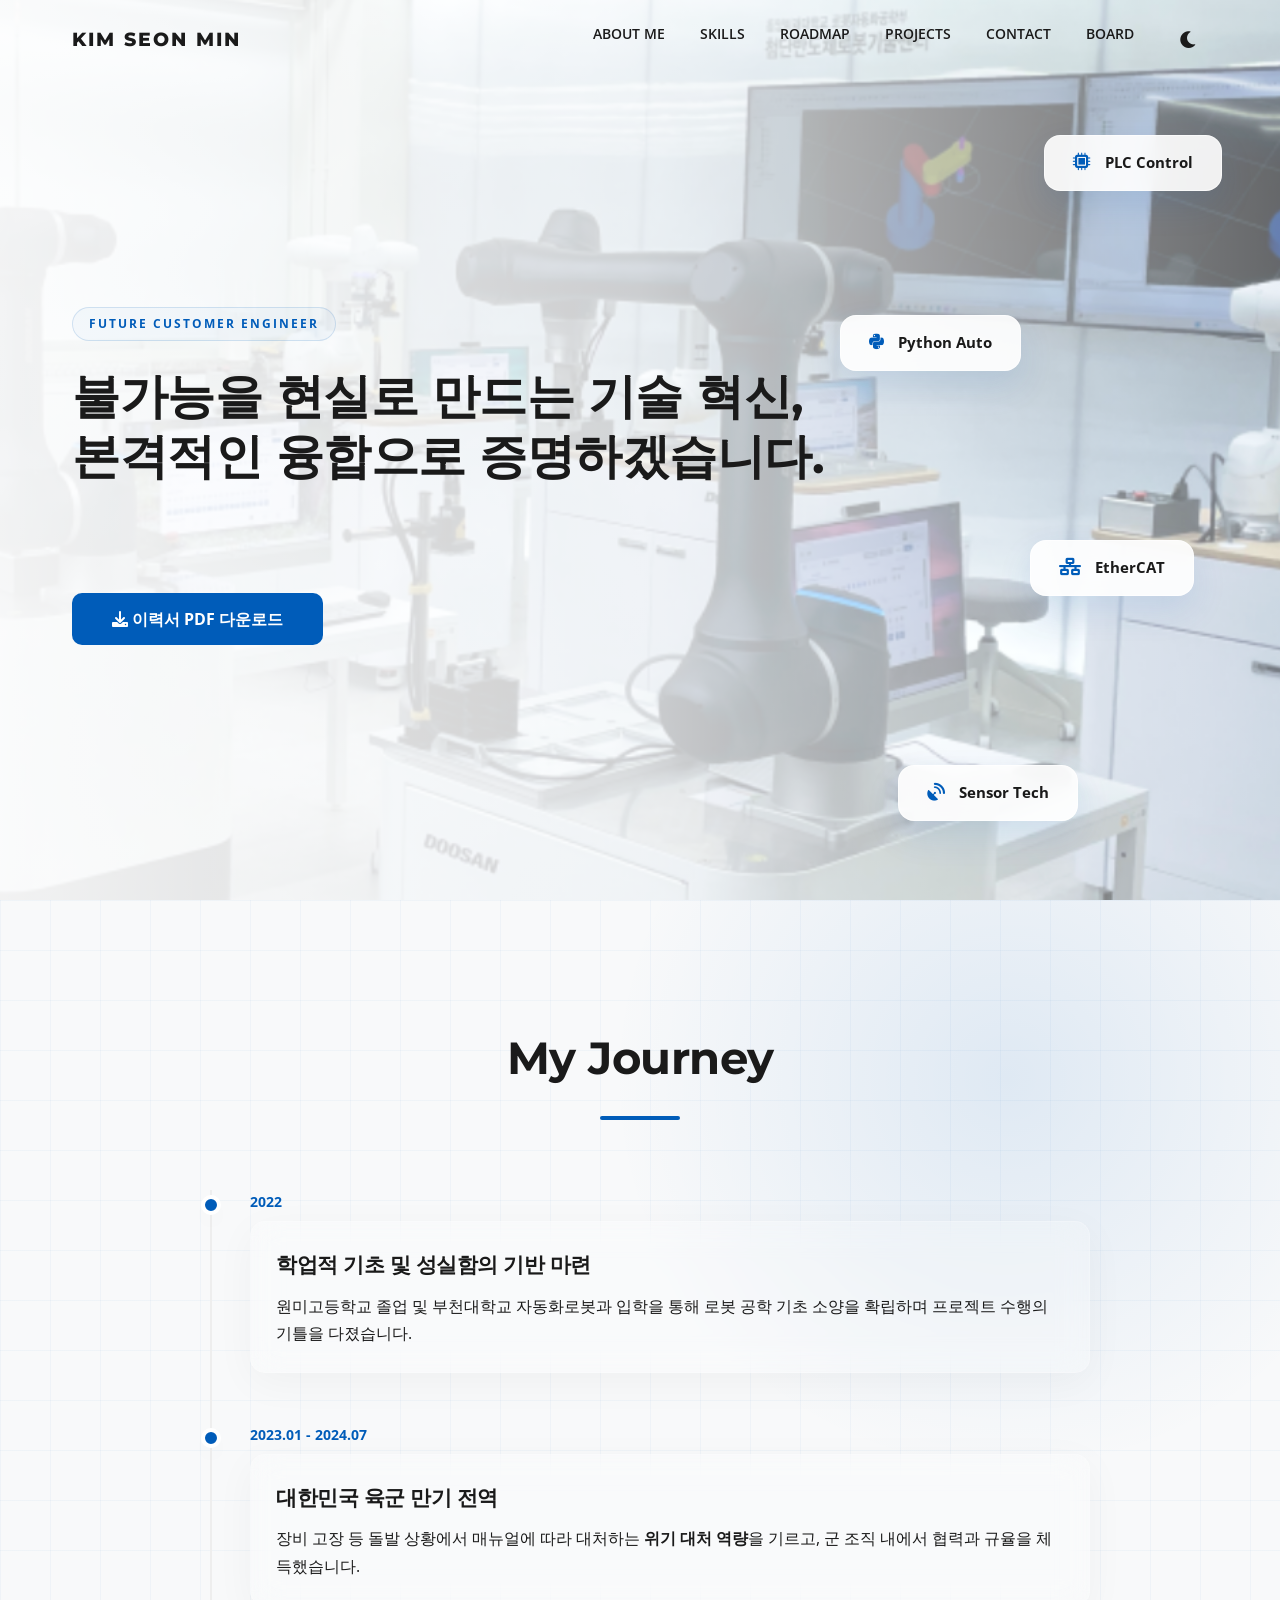
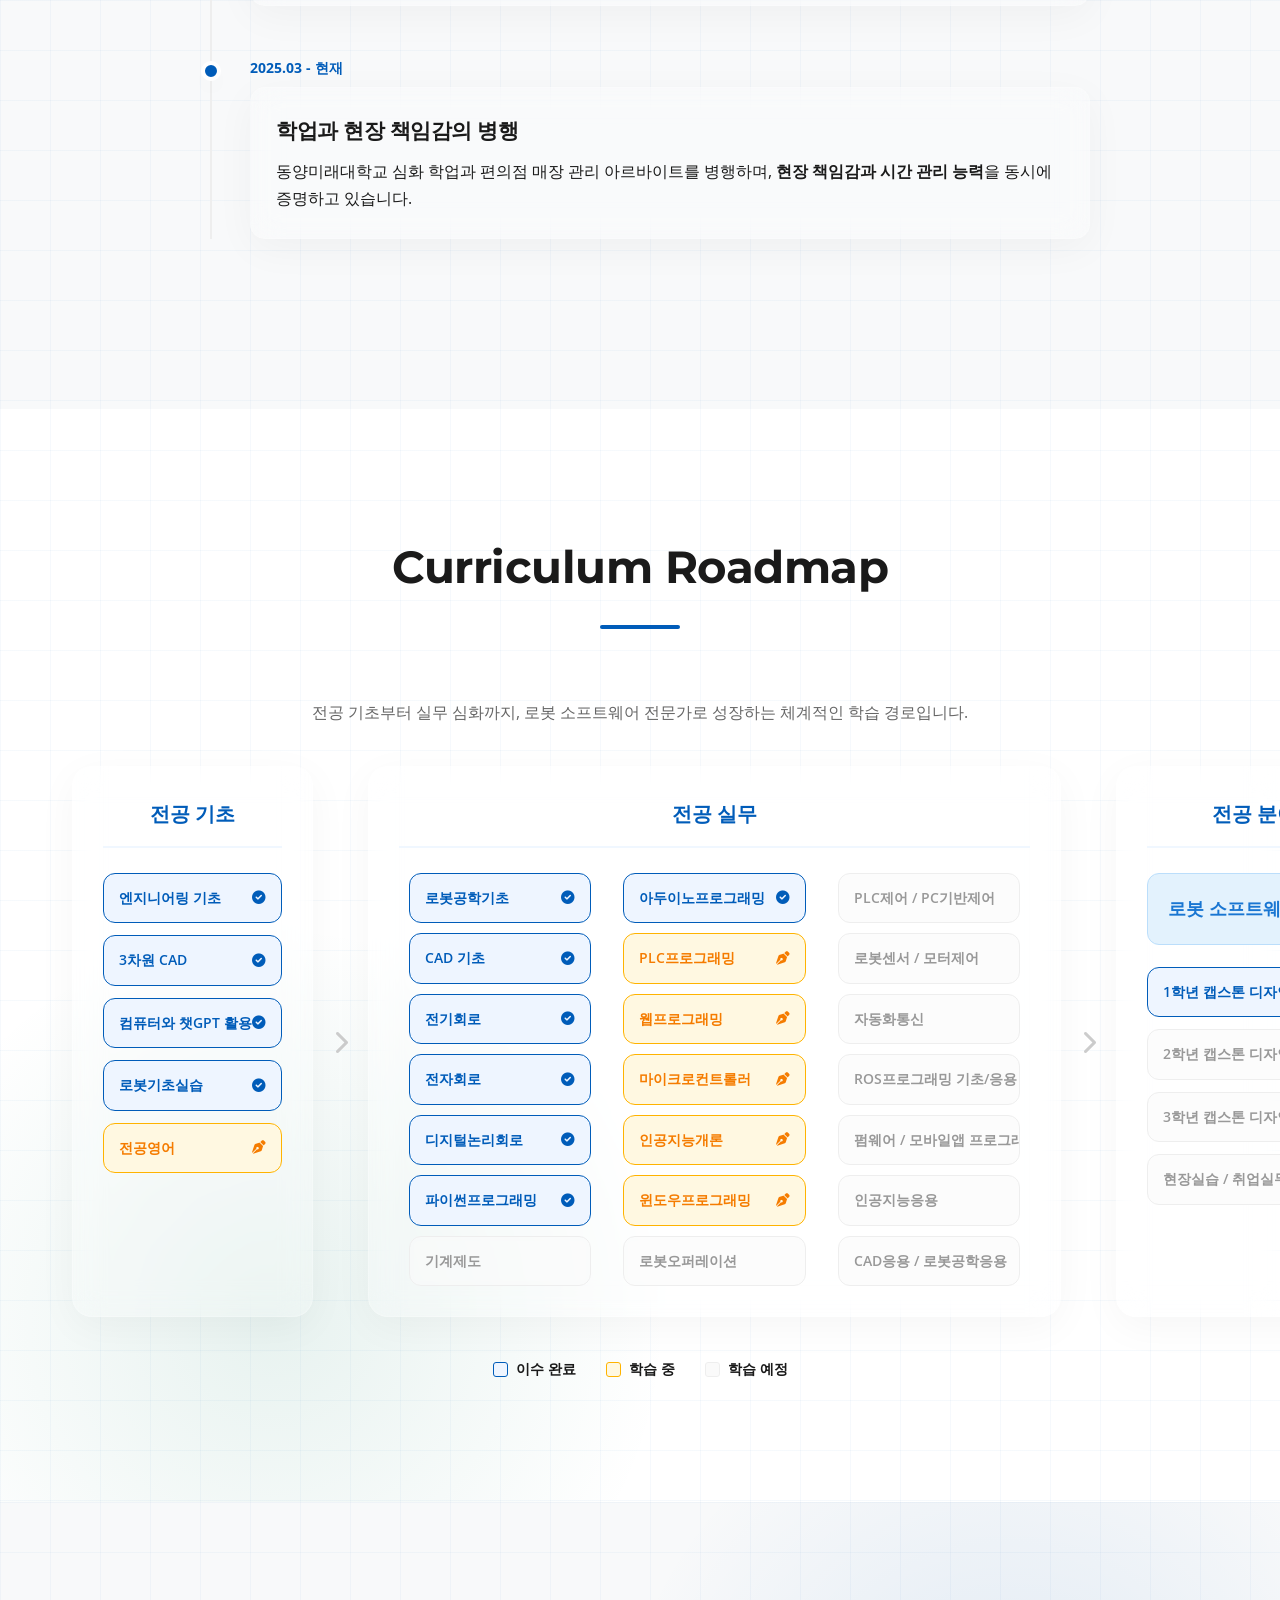
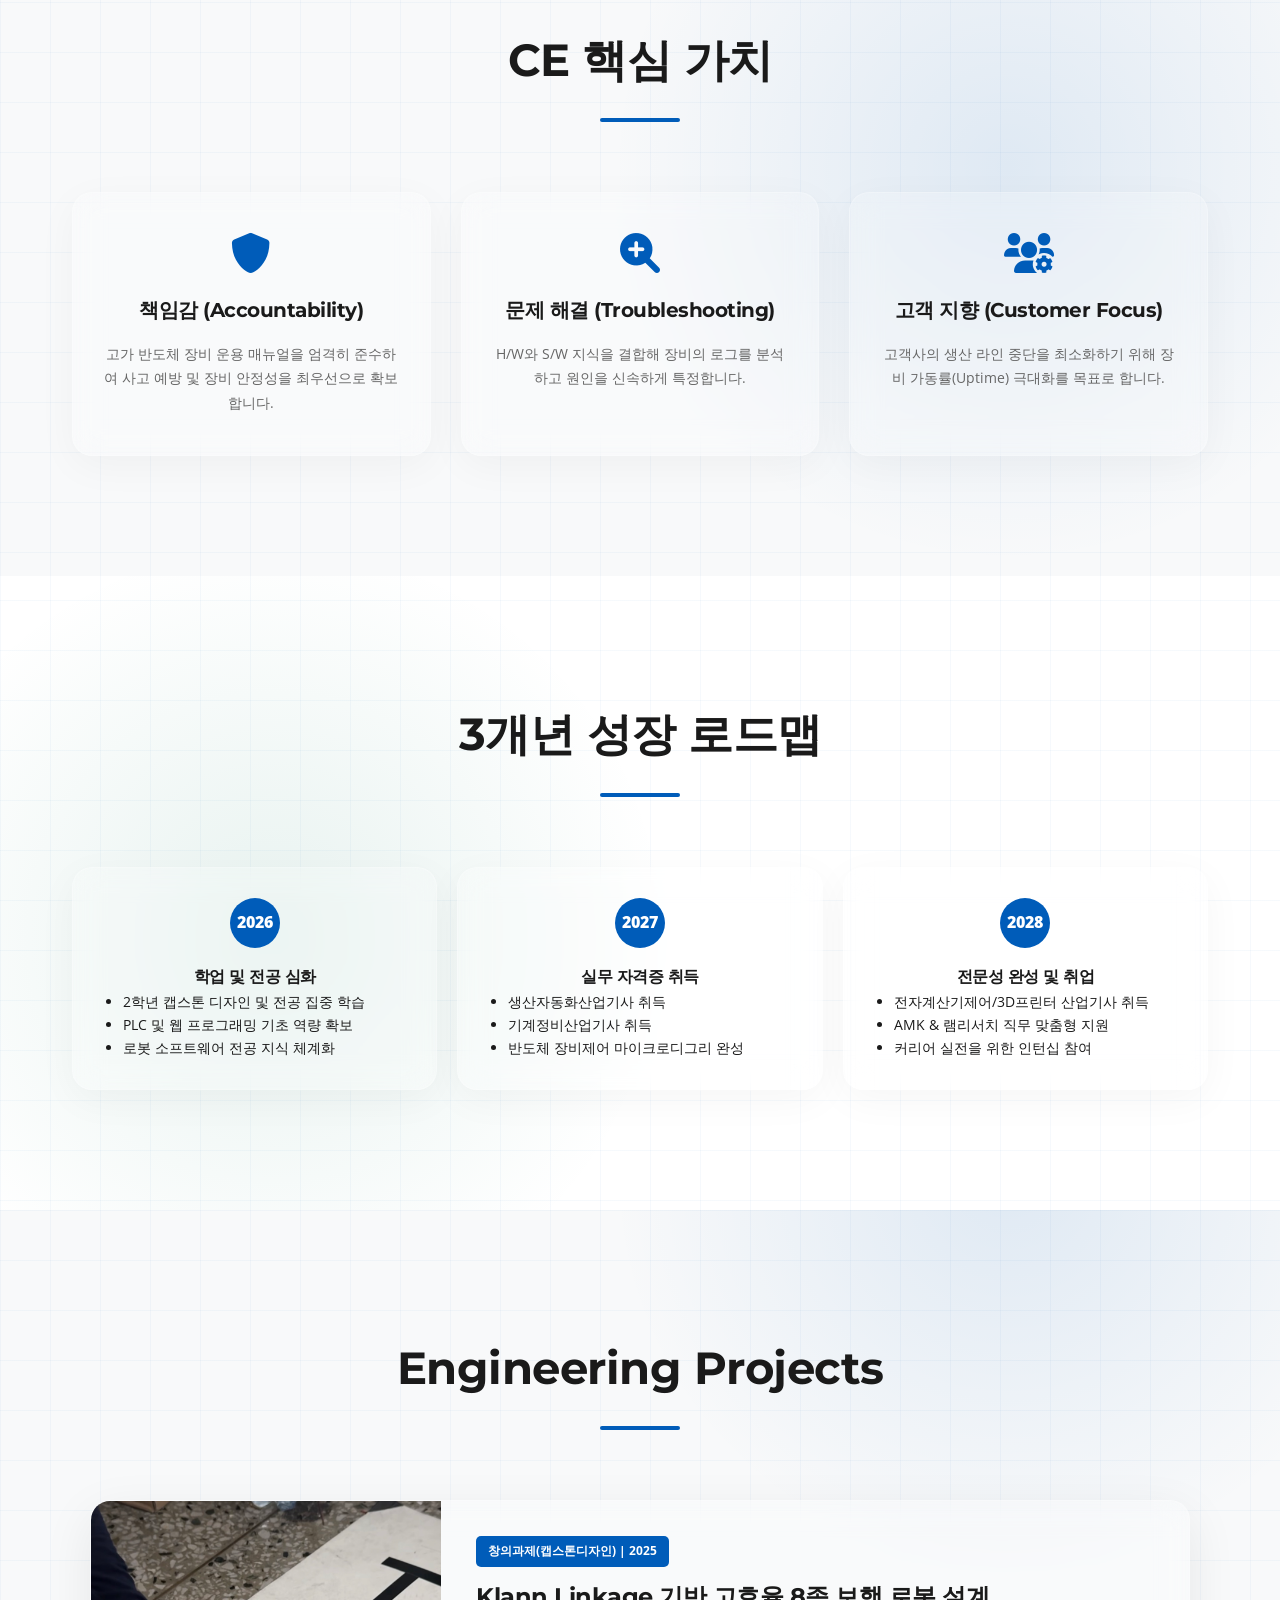
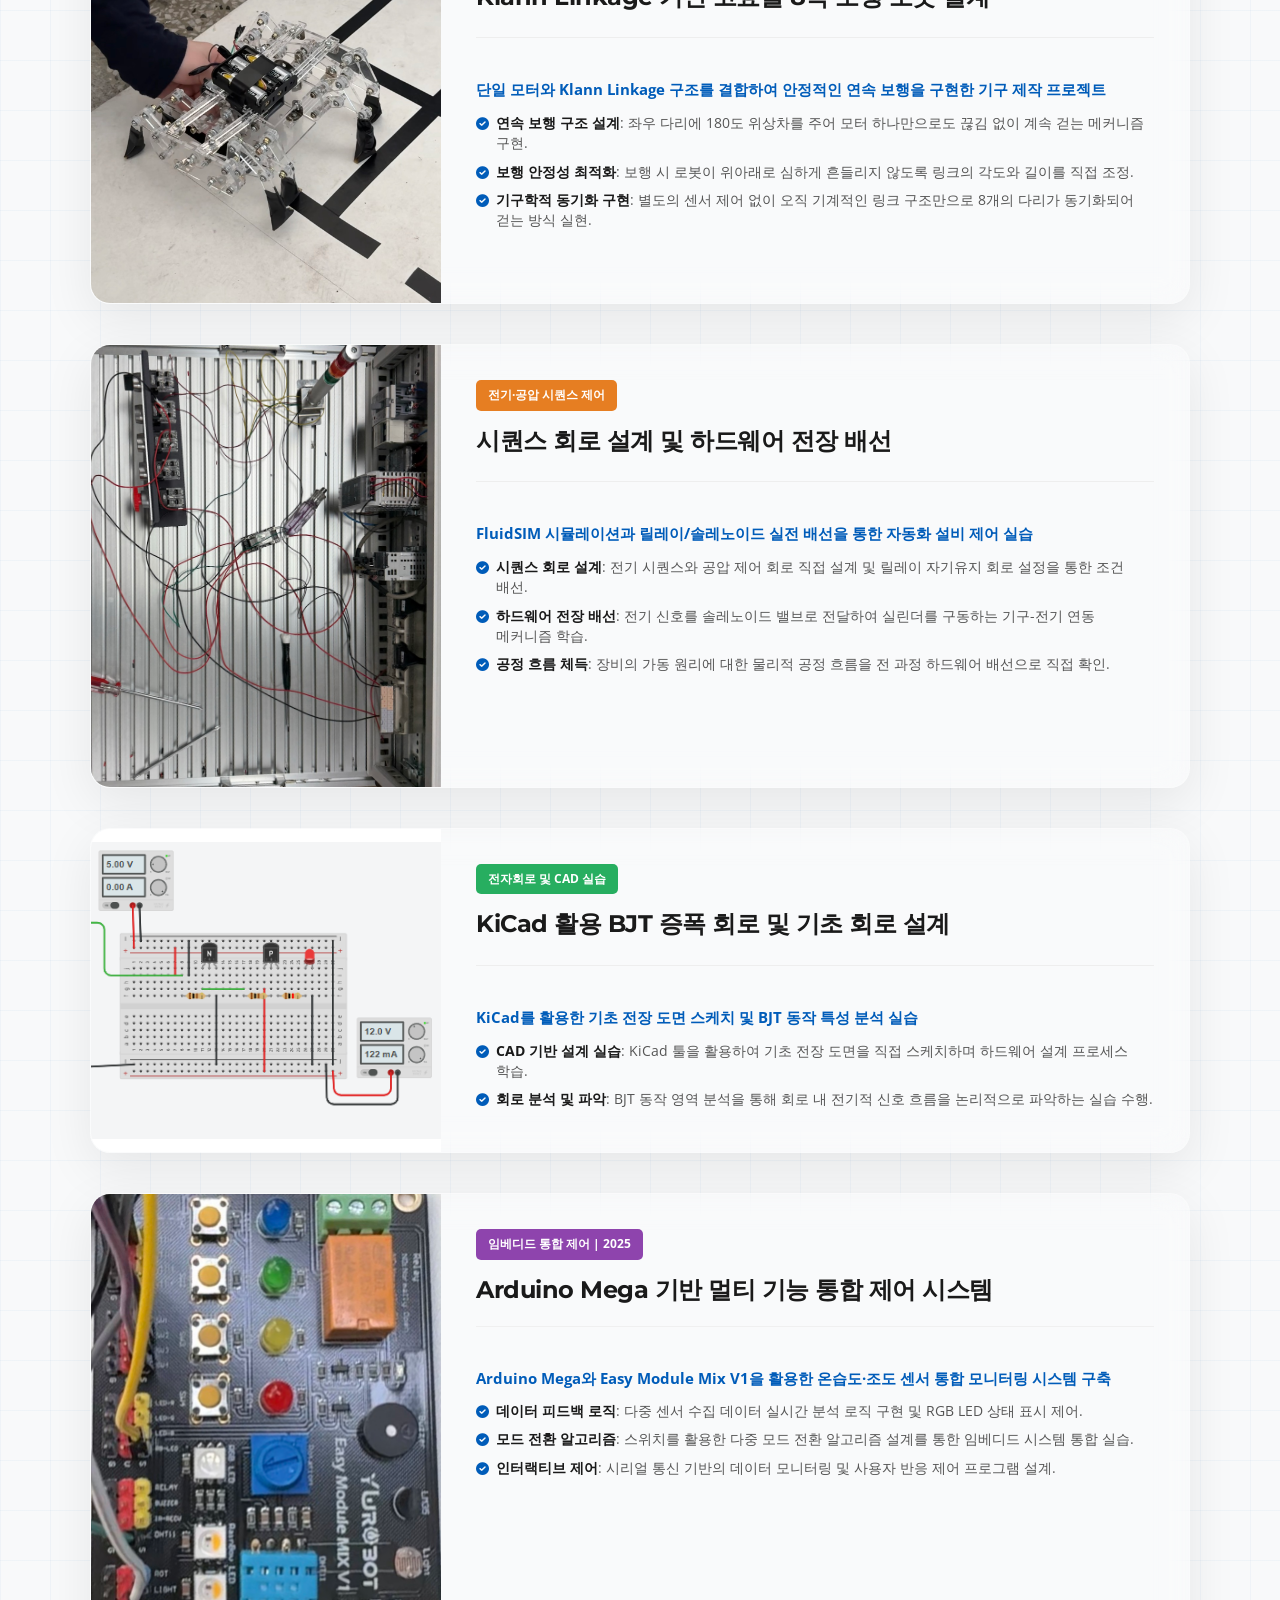
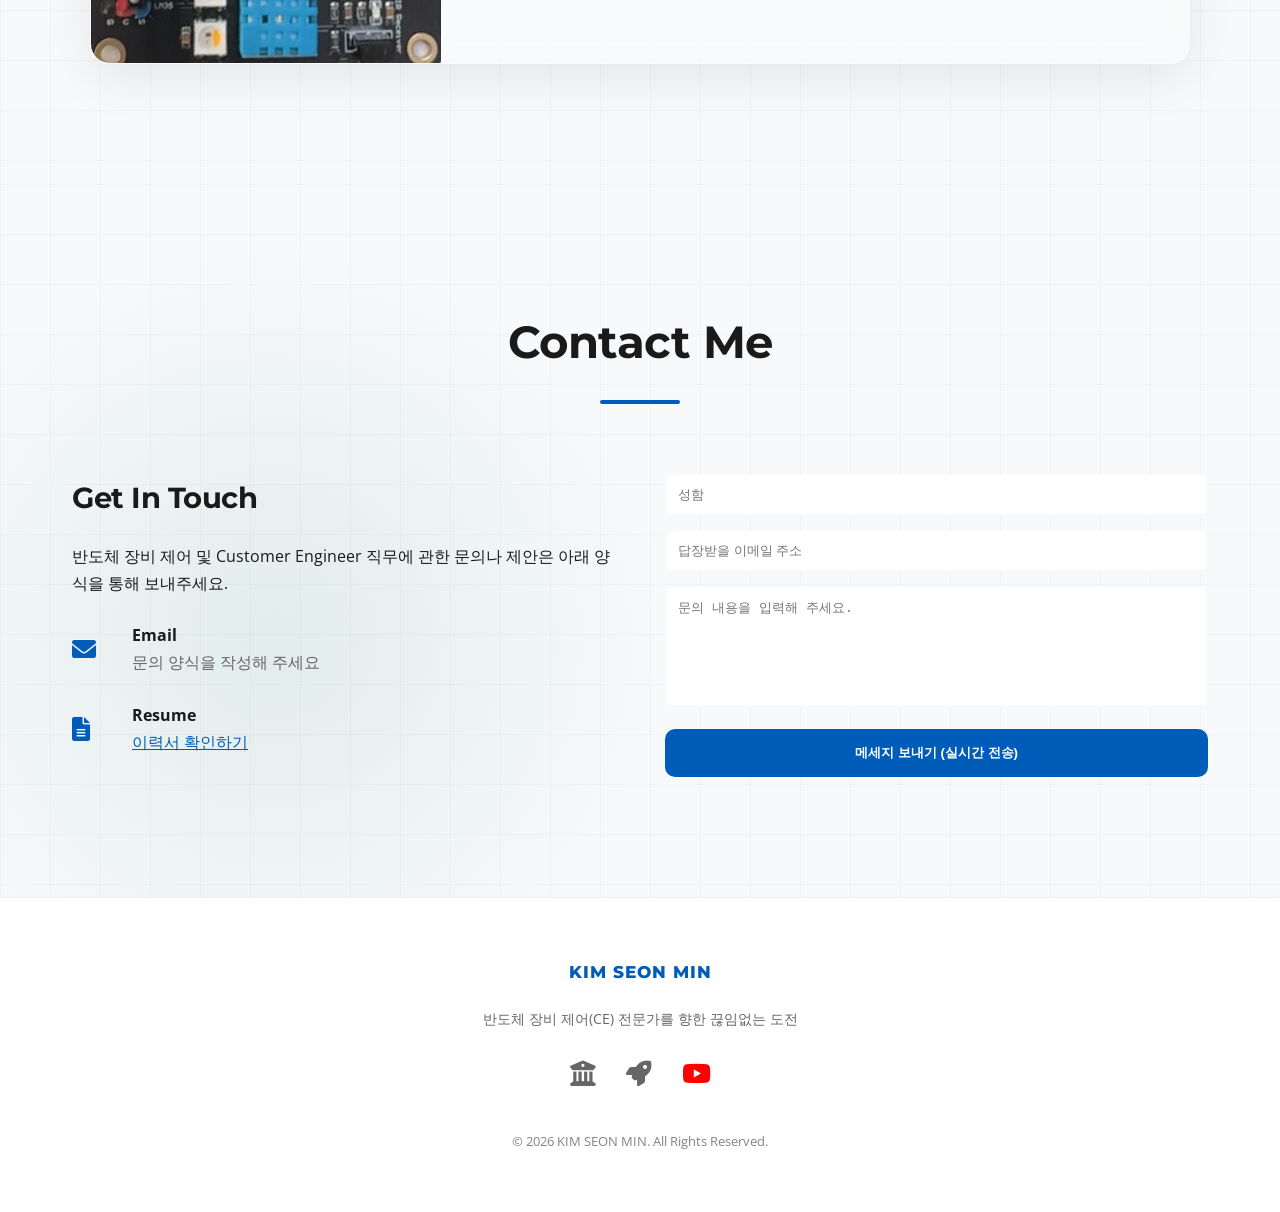
==== commit dea93cd0: "Add files via upload" ====
--- a/index.html
+++ b/index.html
@@ -28,6 +28,11 @@
                 <li><a href="#projects">Projects</a></li>
                 <li><a href="#contact">Contact</a></li>
                 <li><a href="board.html">Board</a></li>
+                <li>
+                    <button id="theme-toggle" class="theme-toggle-btn" title="테마 변경">
+                        <i class="fas fa-moon"></i>
+                    </button>
+                </li>
             </ul>
         </div>
     </nav>
@@ -43,12 +48,20 @@
                     <a href="resume.html" target="_blank" class="btn-primary" style="padding: 15px 40px;"><i class="fas fa-download"></i> 이력서 PDF 다운로드</a>
                 </div>
             </div>
-            <div class="hero-right" style="flex: 0.5;">
+            <div class="hero-right">
                 <div class="tech-floating-badges">
-                    <div class="tech-layered-badge badge-1"><i class="fas fa-microchip"></i> PLC Control</div>
-                    <div class="tech-layered-badge badge-2"><i class="fab fa-python"></i> Python Auto</div>
-                    <div class="tech-layered-badge badge-3"><i class="fas fa-network-wired"></i> EtherCAT</div>
-                    <div class="tech-layered-badge badge-4"><i class="fas fa-satellite-dish"></i> Sensor Tech</div>
+                    <div class="parallax-item" data-depth="0.2">
+                        <div class="tech-layered-badge badge-1"><i class="fas fa-microchip"></i> PLC Control</div>
+                    </div>
+                    <div class="parallax-item" data-depth="0.5">
+                        <div class="tech-layered-badge badge-2"><i class="fab fa-python"></i> Python Auto</div>
+                    </div>
+                    <div class="parallax-item" data-depth="0.8">
+                        <div class="tech-layered-badge badge-3"><i class="fas fa-network-wired"></i> EtherCAT</div>
+                    </div>
+                    <div class="parallax-item" data-depth="0.4">
+                        <div class="tech-layered-badge badge-4"><i class="fas fa-satellite-dish"></i> Sensor Tech</div>
+                    </div>
                 </div>
             </div>
         </div>
--- a/style.css
+++ b/style.css
@@ -14,6 +14,22 @@
     --container-width: 1200px;
 }
 
+/* Dark Theme Variables */
+[data-theme='dark'] {
+    --bg-white: #0a0e14;
+    --bg-light: #151b23;
+    --bg-glass: rgba(10, 14, 20, 0.8);
+    --text-dark: #f0f6fc;
+    --text-muted: #8b949e;
+    --shadow-soft: 0 10px 40px rgba(0, 0, 0, 0.4);
+    --shadow-medium: 0 15px 50px rgba(0, 0, 0, 0.6);
+}
+
+/* Smooth transition for theme switching */
+body {
+    transition: background-color 0.4s ease, color 0.4s ease;
+}
+
 /* Reset & Global */
 * {
     margin: 0;
@@ -127,10 +143,10 @@
 }
 
 #navbar.scrolled {
-    background: rgba(255, 255, 255, 0.95);
-    backdrop-filter: blur(10px);
+    background: var(--bg-white);
     padding: 15px 0;
-    box-shadow: 0 5px 20px rgba(0,0,0,0.05);
+    box-shadow: 0 5px 20px rgba(0, 0, 0, 0.05);
+    backdrop-filter: none; /* 불투명하게 처리 */
 }
 
 #navbar .container {
@@ -202,15 +218,15 @@
         position: fixed;
         top: 0;
         right: -100%;
-        width: 260px; /* 고정 너비를 사용하여 너무 넓어 보이는 현상 방지 */
+        width: 260px;
         height: 100vh;
-        background: rgba(255, 255, 255, 0.8);
-        backdrop-filter: blur(10px);
+        background: var(--bg-white);
+        backdrop-filter: none;
         flex-direction: column;
         justify-content: flex-start;
-        padding: 100px 30px; /* 상단과 좌측에 충분한 여백 */
-        align-items: flex-start; /* 좌측 정렬로 변경 */
-        gap: 10px; /* 항목 간 간격 미세 조정 */
+        padding: 100px 30px;
+        align-items: flex-start;
+        gap: 10px;
         transition: var(--transition);
         box-shadow: -15px 0 40px rgba(0,0,0,0.1);
         z-index: 10000;
@@ -233,6 +249,91 @@
     .nav-toggle:checked ~ .nav-toggle-label span { background: transparent; }
     .nav-toggle:checked ~ .nav-toggle-label span::before { transform: rotate(45deg); top: 0; }
     .nav-toggle:checked ~ .nav-toggle-label span::after { transform: rotate(-45deg); top: 0; }
+}
+
+/* Dark Theme Specific Overrides */
+[data-theme='dark'] .hero::before {
+    background: linear-gradient(90deg, 
+        rgba(10, 14, 20, 0.95) 0%, 
+        rgba(10, 14, 20, 0.8) 50%, 
+        rgba(10, 14, 20, 0.4) 100%);
+}
+
+[data-theme='dark'] .section-title::after {
+    background: var(--primary-blue);
+}
+
+[data-theme='dark'] .hero-badge {
+    background: rgba(0, 92, 185, 0.1);
+    border-color: rgba(0, 92, 185, 0.3);
+}
+
+[data-theme='dark'] #navbar.scrolled {
+    background: rgba(10, 14, 20, 0.9);
+}
+
+[data-theme='dark'] .curr-card {
+    background: rgba(255, 255, 255, 0.03);
+    border-color: rgba(255, 255, 255, 0.1);
+}
+
+[data-theme='dark'] .curr-header {
+    border-bottom-color: rgba(255, 255, 255, 0.1);
+    color: #4da3ff; /* 더 밝은 파란색 */
+}
+
+[data-theme='dark'] .curr-item {
+    background: rgba(255, 255, 255, 0.05);
+    border-color: rgba(255, 255, 255, 0.1);
+    color: #b0b8c1; /* 더 밝은 회색 */
+}
+
+[data-theme='dark'] .curr-item.completed {
+    background: rgba(0, 92, 185, 0.2);
+    border-color: #4da3ff;
+    color: #ffffff;
+}
+
+[data-theme='dark'] .curr-item.completed i {
+    color: #4da3ff;
+}
+
+[data-theme='dark'] .project-summary,
+[data-theme='dark'] .project-bullet-list li {
+    color: #b0b8c1;
+}
+
+[data-theme='dark'] .project-header-v2 h3 {
+    color: var(--text-dark);
+}
+
+[data-theme='dark'] .project-card-v2 {
+    background: rgba(255, 255, 255, 0.03);
+    border-color: rgba(255, 255, 255, 0.08);
+}
+
+/* Theme Toggle Button Style */
+.theme-toggle-btn {
+    background: none;
+    border: none;
+    color: var(--text-dark);
+    cursor: pointer;
+    font-size: 1.2rem;
+    padding: 10px;
+    display: flex;
+    align-items: center;
+    justify-content: center;
+    transition: var(--transition);
+    border-radius: 50%;
+}
+
+.theme-toggle-btn:hover {
+    background: rgba(0, 92, 185, 0.1);
+    transform: rotate(20deg);
+}
+
+[data-theme='dark'] .theme-toggle-btn {
+    color: #ffb300;
 }
 
 /* --- High-End Hero Section (Fixed Overlap) --- */
@@ -281,9 +382,9 @@
 }
 
 .hero-right {
-    flex: 0.8;
-    display: flex;
-    justify-content: center;
+    flex: 1;
+    display: flex;
+    justify-content: flex-end;
     align-items: center;
     position: relative;
 }
@@ -316,7 +417,8 @@
     font-size: clamp(0.9rem, 2.5vw, 1.15rem);
     color: var(--text-muted);
     margin-bottom: 40px;
-    line-height: 1.8;
+    line-height: 1.6;
+    word-break: keep-all;
 }
 
 .layered-visual {
@@ -333,14 +435,33 @@
     box-shadow: 0 20px 50px rgba(0,0,0,0.1);
 }
 
+.hero-right {
+    position: absolute;
+    top: 50%;
+    right: 0;
+    transform: translateY(-50%);
+    width: 45%;
+    height: 100%;
+    pointer-events: none;
+    z-index: 1;
+}
+
 .tech-floating-badges {
     position: relative;
     width: 100%;
-    height: 500px;
+    height: 100%;
+}
+
+.parallax-item {
+    position: absolute;
+    width: fit-content;
+    height: fit-content;
+    z-index: 10;
+    transition: transform 0.2s ease-out;
 }
 
 .tech-layered-badge {
-    position: absolute;
+    position: relative; /* 래퍼 내부에서 상대 위치 */
     background: rgba(255, 255, 255, 0.9);
     backdrop-filter: blur(12px);
     padding: 14px 28px;
@@ -349,16 +470,29 @@
     font-weight: 700;
     font-size: 0.95rem;
     white-space: nowrap;
-    z-index: 10;
     animation: float 5s ease-in-out infinite;
     border: 1px solid rgba(255, 255, 255, 0.6);
 }
 
+[data-theme='dark'] .tech-layered-badge {
+    background: rgba(21, 27, 35, 0.8);
+    border-color: rgba(255, 255, 255, 0.1);
+    color: var(--text-dark);
+}
+
 .tech-layered-badge i { color: var(--primary-blue); margin-right: 10px; font-size: 1.1rem; }
-.badge-1 { top: 5%; right: 5%; animation-delay: 0s; }
-.badge-2 { top: 25%; right: 45%; animation-delay: 1.2s; }
-.badge-3 { top: 55%; right: 10%; animation-delay: 2.4s; }
-.badge-4 { top: 80%; right: 35%; animation-delay: 3.6s; }
+
+/* 위치는 이제 패럴랙스 아이템에 부여 */
+.parallax-item:nth-child(1) { top: 15%; right: 10%; }
+.parallax-item:nth-child(2) { top: 35%; right: 45%; }
+.parallax-item:nth-child(3) { top: 60%; right: 15%; }
+.parallax-item:nth-child(4) { top: 85%; right: 35%; }
+
+.hero-left {
+    flex: 1;
+    position: relative;
+    z-index: 5;
+}
 
 @keyframes float {
     0%, 100% { transform: translateY(0); }
@@ -586,20 +720,20 @@
 /* Responsive adjustments */
 @media (max-width: 991px) {
     #navbar { padding: 10px 0; }
-    .hero { padding-top: 140px; height: auto; min-height: 100vh; } /* 모바일에서 네비바 높이 고려 */
-    .hero .container { flex-direction: column; text-align: left; align-items: flex-start; }
-    .hero-left { padding-right: 0; margin-bottom: 50px; }
+    .hero { padding-top: 100px; height: auto; min-height: 100vh; position: relative; }
+    .hero .container { flex-direction: column; text-align: left; align-items: flex-start; position: relative; }
+    .hero-left { padding-right: 0; margin-bottom: 30px; margin-top: 20px; z-index: 5; position: relative; }
+    
+    /* 모바일에서는 텍스트 집중도를 위해 배지 숨김 */
+    .hero-right { 
+        display: none; 
+    }
+
     .project-card-v2 { flex-direction: column; }
     .project-img-v2 { flex: 0 0 auto; height: 250px; width: 100%; background: rgba(248, 249, 250, 0.5); backdrop-filter: blur(5px); }
     .project-img-v2 img { object-fit: contain; }
-    .layered-visual { width: 100%; max-width: 320px; height: auto; aspect-ratio: 380 / 480; margin: 0 auto; }
-    .main-profile-img { border-radius: 20px; }
-    .tech-layered-badge { font-size: 0.75rem; padding: 8px 15px; }
-    .badge-1 { right: -10px; }
-    .badge-2 { right: -15px; }
-    .badge-3 { left: -10px; }
     .roadmap-flow { flex-direction: column; }
-    .project-details-v2 { padding: 20px; } /* 모바일에서 좌우 패딩 줄여 글자 잘림 방지 */
+    .project-details-v2 { padding: 20px; }
 }
 
 /* --- Engineering Project Content Styling --- */
@@ -638,8 +772,13 @@
 .btn-primary:hover { background: #004a96; transform: translateY(-2px); }
 
 .post-list { border-top: 1px solid #eee; padding-top: 30px; }
-.post-item { padding: 30px; border-bottom: 1px solid #f0f0f0; background: rgba(255, 255, 255, 0.6); backdrop-filter: blur(5px); border-radius: 16px; margin-bottom: 20px; box-shadow: 0 4px 15px rgba(0,0,0,0.03); transition: var(--transition); }
+.post-item { padding: 30px; border-bottom: 1px solid rgba(0,0,0,0.05); background: var(--bg-glass); backdrop-filter: blur(5px); border-radius: 16px; margin-bottom: 20px; box-shadow: 0 4px 15px rgba(0,0,0,0.03); transition: var(--transition); }
 .post-item:hover { transform: translateY(-3px); box-shadow: 0 8px 25px rgba(0,0,0,0.06); }
+
+[data-theme='dark'] .post-item {
+    border-bottom: 1px solid rgba(255,255,255,0.05);
+}
+
 .post-content h4 {
     font-size: clamp(1rem, 2.5vw, 1.15rem);
     margin-bottom: 12px;
@@ -648,6 +787,9 @@
     align-items: center;
     gap: 10px;
 }
+
+[data-theme='dark'] .post-content h4 i { color: #444; }
+
 .board-actions-top {
     margin-bottom: 30px;
 }
@@ -675,7 +817,7 @@
 }
 
 .board-list-title {
-    border-bottom: 2px solid #f0f7ff;
+    border-bottom: 2px solid var(--bg-light);
     padding-bottom: 15px;
     margin-bottom: 30px;
 }
@@ -690,11 +832,12 @@
 .reply-item { 
     margin-left: 40px; 
     padding: 15px 20px; 
-    background: rgba(249, 251, 255, 0.6); 
+    background: var(--bg-light); 
     backdrop-filter: blur(5px); 
     border-radius: 12px; 
     border-left: 4px solid var(--primary-blue);
     position: relative;
+    color: var(--text-dark);
 }
 .reply-item::before {
     content: '\f3e5'; /* FontAwesome reply icon */
@@ -703,15 +846,15 @@
     position: absolute;
     left: -30px;
     top: 15px;
-    color: #ccc;
+    color: var(--text-muted);
     transform: scaleX(-1);
 }
 .reply-item strong { color: var(--primary-blue); font-size: 0.9rem; }
 
 /* --- Secret Post UI --- */
 .secret-badge { 
-    background: #f1f1f1; 
-    color: #888; 
+    background: var(--bg-light); 
+    color: var(--text-muted); 
     padding: 3px 8px; 
     border-radius: 4px; 
     font-size: 0.75rem; 
@@ -720,8 +863,8 @@
     gap: 4px; 
     font-weight: 600; 
 }
-.post-item.is-secret { border-left: 4px solid #ccc; background: rgba(250, 250, 250, 0.6); backdrop-filter: blur(5px); }
-.secret-content-placeholder { color: #aaa; font-style: italic; display: flex; align-items: center; gap: 10px; padding: 10px 0; }
+.post-item.is-secret { border-left: 4px solid var(--text-muted); background: var(--bg-glass); backdrop-filter: blur(5px); }
+.secret-content-placeholder { color: var(--text-muted); font-style: italic; display: flex; align-items: center; gap: 10px; padding: 10px 0; }
 .btn-unlock { cursor: pointer; color: var(--primary-blue); text-decoration: underline; font-weight: 600; font-size: 0.85rem; }
 
 .reply-form { 
@@ -731,14 +874,16 @@
     margin-left: 40px; 
     margin-top: 20px; 
     padding: 20px; 
-    background: rgba(255, 255, 255, 0.6); 
+    background: var(--bg-glass); 
     backdrop-filter: blur(5px);
-    border: 1px dashed #d1d1d1; 
+    border: 1px dashed var(--text-muted); 
     border-radius: 12px; 
 }
 .reply-form input, .reply-form textarea {
     padding: 12px;
-    border: 1px solid #eee;
+    border: 1px solid var(--bg-light);
+    background: var(--bg-white);
+    color: var(--text-dark);
     border-radius: 8px;
     font-size: 0.9rem;
     outline: none;
@@ -759,14 +904,22 @@
 
 /* --- Contact Section (Dedicated) --- */
 .contact-section-content { display: grid; grid-template-columns: 1fr 1fr; gap: 50px; }
-.contact-info-direct h3 { font-size: 1.8rem; margin-bottom: 20px; }
+.contact-info-direct h3 { font-size: 1.8rem; margin-bottom: 20px; color: var(--text-dark); }
 .contact-method { display: flex; gap: 20px; margin-top: 25px; align-items: center; }
 .contact-method i { font-size: 1.5rem; color: var(--primary-blue); width: 40px; }
+.contact-method strong { color: var(--text-dark); }
+.contact-method p { color: var(--text-muted); }
+
+.contact-form-area input, .contact-form-area textarea {
+    background: var(--bg-white) !important;
+    color: var(--text-dark) !important;
+    border-color: var(--bg-light) !important;
+}
 
 /* --- Modal --- */
-.modal { display: none; position: fixed; top: 0; left: 0; width: 100%; height: 100%; background: rgba(0,0,0,0.5); z-index: 10000; align-items: center; justify-content: center; backdrop-filter: blur(5px); }
-.modal-content { background: rgba(255, 255, 255, 0.85); backdrop-filter: blur(15px); padding: 50px; border-radius: 24px; width: 90%; max-width: 500px; position: relative; }
-.close-modal { position: absolute; top: 20px; right: 20px; font-size: 1.5rem; cursor: pointer; }
+.modal { display: none; position: fixed; top: 0; left: 0; width: 100%; height: 100%; background: rgba(0,0,0,0.8); z-index: 10000; align-items: center; justify-content: center; backdrop-filter: blur(5px); }
+.modal-content { background: var(--bg-glass); backdrop-filter: blur(15px); padding: 50px; border-radius: 24px; width: 90%; max-width: 500px; position: relative; color: var(--text-dark); }
+.close-modal { position: absolute; top: 20px; right: 20px; font-size: 1.5rem; cursor: pointer; color: var(--text-dark); }
 
 /* --- Footer --- */
 footer { padding: 60px 0; text-align: center; background: rgba(255, 255, 255, 0.5); backdrop-filter: blur(5px); border-top: 1px solid #eee; color: var(--text-muted); font-size: 0.9rem; }
